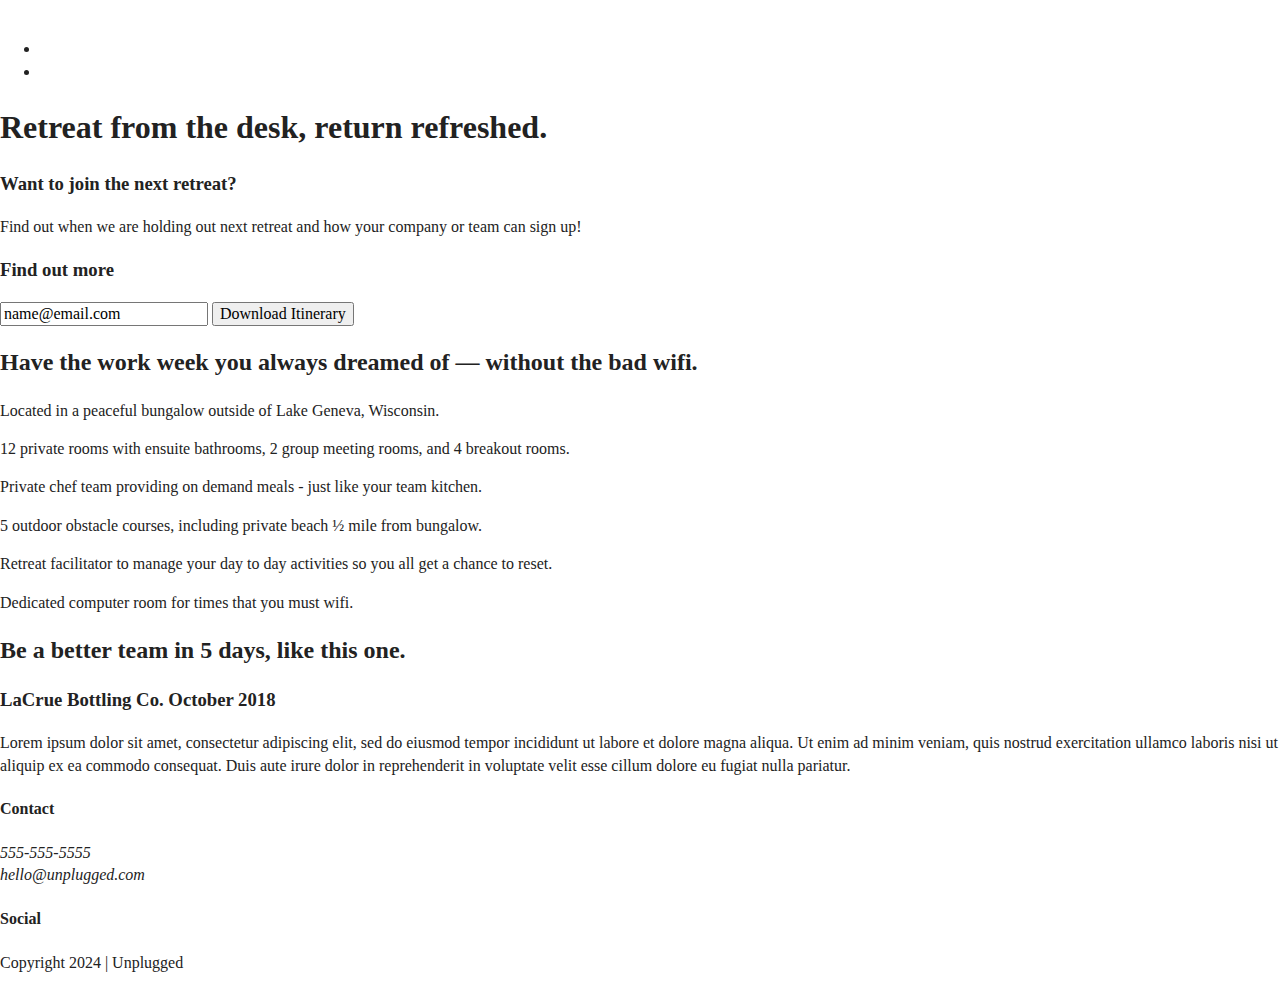
==== index.html @ e08fffea "Add features and reviews" ====
<!doctype html>
<html class="no-js" lang="">

<head>
  <meta charset="utf-8">
  <title></title>
  <meta name="description" content="">
  <meta name="viewport" content="width=device-width, initial-scale=1">

  <meta property="og:title" content="">
  <meta property="og:type" content="">
  <meta property="og:url" content="">
  <meta property="og:image" content="">

  <link rel="manifest" href="site.webmanifest">
  <link rel="apple-touch-icon" href="icon.png">
  <!-- Place favicon.ico in the root directory -->

  <link rel="stylesheet" href="css/normalize.css">
  <link rel="stylesheet" href="css/main.css">

  <meta name="theme-color" content="#fafafa">
</head>

<body>

  <!-- Add your site or application content here -->
  <header>
    <div class="content-wrapper">
      <a href="#">
        <img >
      </a>
      <div class="header-divider"></div>
      <nav>
          <ul>
            <li><a href="faq/index.html"></a></li>
            <li><a href="about/index.html"></a></li>
          </ul>
      </nav>

    </div>
  </header>
  <main>
    <section class="hero-area">
      <div class="content-wrapper">
        <h1>Retreat from the desk, return refreshed.</h1>
      </div>
    </section>
    <aside>
      <div class="content-wrapper">
        <div class="form-description">
          <h3>Want to join the next retreat?</h3>
          <p>Find out when we are holding out next retreat and how your company or team can sign up!</p>
        </div>
        <div class="form">
          <h3>Find out more</h3>
          <input type="text" name="name" value="name@email.com">
          <input type="button" value="Download Itinerary">

        </div>
      </div>
    </aside>
    <section class="features">
      <div class="content-wrapper">
        <h2>Have the work week you always dreamed of — without the bad wifi.</h2>
        <div class="features-items">
          <article>
            <p class="fontawesome-icons"></p>
            <p class="features-item-description">Located in a peaceful bungalow outside of Lake Geneva, Wisconsin.
            </p>
          </article>
          <article>
            <p class="fontawesome-icons"></p>
            <p class="features-item-description">12 private rooms with ensuite bathrooms, 2 group meeting rooms, and 4 breakout rooms.
            </p>
          </article>
          <article>
            <p class="fontawesome-icons"></p>
            <p class="features-item-description">Private chef team providing on demand meals - just like your team kitchen.
            </p>
          </article>
          <article>
            <p class="fontawesome-icons"></p>
            <p class="features-item-description">5 outdoor obstacle courses, including private beach ½ mile from bungalow.
            </p>
          </article>
          <article>
            <p class="fontawesome-icons"></p>
            <p class="features-item-description">Retreat facilitator to manage your day to day activities so you all get a chance to reset.
            </p>
          </article>
          <article>
            <p class="fontawesome-icons"></p>
            <p class="features-item-description">Dedicated computer room for times that you must wifi.
            </p>
          </article>
        </div>
      </div>
    </section>
    <section class="reviews">
      <div class="content-wrapper">
        <h2>Be a better team in 5 days, like this one.</h2>
        <article>
          <h3>LaCrue Bottling Co.
            October 2018</h3>
            <p>Lorem ipsum dolor sit amet, consectetur adipiscing elit, sed do eiusmod tempor incididunt ut labore et dolore magna aliqua. Ut enim ad minim veniam, quis nostrud exercitation ullamco laboris nisi ut aliquip ex ea commodo consequat. Duis aute irure dolor in reprehenderit in voluptate velit esse cillum dolore eu fugiat nulla pariatur.</p>
        </article>
      </div>
    </section>
  </main>
  <footer>
    <div class="content-wrapper">
      <div class="footer-content">
        <div class="contact">
          <h4>Contact</h4>
          <address>
            <p>
              555-555-5555<br>
              hello@unplugged.com
            </p>
          </address>

        </div>
        <div class="social">
          <h4>Social</h4>
          <div class="social-icons">
            <p>
              <a href="#"></a>
              <a href="#"></a>
              <a href="#"></a>
            </p>
          </div>
        </div>
        <div class="copyright">
          <p>Copyright 2024 | Unplugged </p>
        </div>
      </div>

    </div>

  </footer>


  <script src="js/vendor/modernizr-3.11.2.min.js"></script>
  <script src="js/plugins.js"></script>
  <script src="js/main.js"></script>

  <!-- Google Analytics: change UA-XXXXX-Y to be your site's ID. -->
  <script>
    window.ga = function () { ga.q.push(arguments) }; ga.q = []; ga.l = +new Date;
    ga('create', 'UA-XXXXX-Y', 'auto'); ga('set', 'anonymizeIp', true); ga('set', 'transport', 'beacon'); ga('send', 'pageview')
  </script>
  <script src="https://www.google-analytics.com/analytics.js" async></script>
</body>

</html>
---- css/main.css ----
/*! HTML5 Boilerplate v8.0.0 | MIT License | https://html5boilerplate.com/ */

/* main.css 2.1.0 | MIT License | https://github.com/h5bp/main.css#readme */
/*
 * What follows is the result of much research on cross-browser styling.
 * Credit left inline and big thanks to Nicolas Gallagher, Jonathan Neal,
 * Kroc Camen, and the H5BP dev community and team.
 */

/* ==========================================================================
   Base styles: opinionated defaults
   ========================================================================== */

html {
  color: #222;
  font-size: 1em;
  line-height: 1.4;
}

/*
 * Remove text-shadow in selection highlight:
 * https://twitter.com/miketaylr/status/12228805301
 *
 * Vendor-prefixed and regular ::selection selectors cannot be combined:
 * https://stackoverflow.com/a/16982510/7133471
 *
 * Customize the background color to match your design.
 */

::-moz-selection {
  background: #b3d4fc;
  text-shadow: none;
}

::selection {
  background: #b3d4fc;
  text-shadow: none;
}

/*
 * A better looking default horizontal rule
 */

hr {
  display: block;
  height: 1px;
  border: 0;
  border-top: 1px solid #ccc;
  margin: 1em 0;
  padding: 0;
}

/*
 * Remove the gap between audio, canvas, iframes,
 * images, videos and the bottom of their containers:
 * https://github.com/h5bp/html5-boilerplate/issues/440
 */

audio,
canvas,
iframe,
img,
svg,
video {
  vertical-align: middle;
}

/*
 * Remove default fieldset styles.
 */

fieldset {
  border: 0;
  margin: 0;
  padding: 0;
}

/*
 * Allow only vertical resizing of textareas.
 */

textarea {
  resize: vertical;
}

/* ==========================================================================
   Author's custom styles
   ========================================================================== */

/* ==========================================================================
   Helper classes
   ========================================================================== */

/*
 * Hide visually and from screen readers
 */

.hidden,
[hidden] {
  display: none !important;
}

/*
 * Hide only visually, but have it available for screen readers:
 * https://snook.ca/archives/html_and_css/hiding-content-for-accessibility
 *
 * 1. For long content, line feeds are not interpreted as spaces and small width
 *    causes content to wrap 1 word per line:
 *    https://medium.com/@jessebeach/beware-smushed-off-screen-accessible-text-5952a4c2cbfe
 */

.sr-only {
  border: 0;
  clip: rect(0, 0, 0, 0);
  height: 1px;
  margin: -1px;
  overflow: hidden;
  padding: 0;
  position: absolute;
  white-space: nowrap;
  width: 1px;
  /* 1 */
}

/*
 * Extends the .sr-only class to allow the element
 * to be focusable when navigated to via the keyboard:
 * https://www.drupal.org/node/897638
 */

.sr-only.focusable:active,
.sr-only.focusable:focus {
  clip: auto;
  height: auto;
  margin: 0;
  overflow: visible;
  position: static;
  white-space: inherit;
  width: auto;
}

/*
 * Hide visually and from screen readers, but maintain layout
 */

.invisible {
  visibility: hidden;
}

/*
 * Clearfix: contain floats
 *
 * For modern browsers
 * 1. The space content is one way to avoid an Opera bug when the
 *    `contenteditable` attribute is included anywhere else in the document.
 *    Otherwise it causes space to appear at the top and bottom of elements
 *    that receive the `clearfix` class.
 * 2. The use of `table` rather than `block` is only necessary if using
 *    `:before` to contain the top-margins of child elements.
 */

.clearfix::before,
.clearfix::after {
  content: " ";
  display: table;
}

.clearfix::after {
  clear: both;
}

/* ==========================================================================
   EXAMPLE Media Queries for Responsive Design.
   These examples override the primary ('mobile first') styles.
   Modify as content requires.
   ========================================================================== */

@media only screen and (min-width: 35em) {
  /* Style adjustments for viewports that meet the condition */
}

@media print,
  (-webkit-min-device-pixel-ratio: 1.25),
  (min-resolution: 1.25dppx),
  (min-resolution: 120dpi) {
  /* Style adjustments for high resolution devices */
}

/* ==========================================================================
   Print styles.
   Inlined to avoid the additional HTTP request:
   https://www.phpied.com/delay-loading-your-print-css/
   ========================================================================== */

@media print {
  *,
  *::before,
  *::after {
    background: #fff !important;
    color: #000 !important;
    /* Black prints faster */
    box-shadow: none !important;
    text-shadow: none !important;
  }

  a,
  a:visited {
    text-decoration: underline;
  }

  a[href]::after {
    content: " (" attr(href) ")";
  }

  abbr[title]::after {
    content: " (" attr(title) ")";
  }

  /*
   * Don't show links that are fragment identifiers,
   * or use the `javascript:` pseudo protocol
   */
  a[href^="#"]::after,
  a[href^="javascript:"]::after {
    content: "";
  }

  pre {
    white-space: pre-wrap !important;
  }

  pre,
  blockquote {
    border: 1px solid #999;
    page-break-inside: avoid;
  }

  /*
   * Printing Tables:
   * https://web.archive.org/web/20180815150934/http://css-discuss.incutio.com/wiki/Printing_Tables
   */
  thead {
    display: table-header-group;
  }

  tr,
  img {
    page-break-inside: avoid;
  }

  p,
  h2,
  h3 {
    orphans: 3;
    widows: 3;
  }

  h2,
  h3 {
    page-break-after: avoid;
  }
}
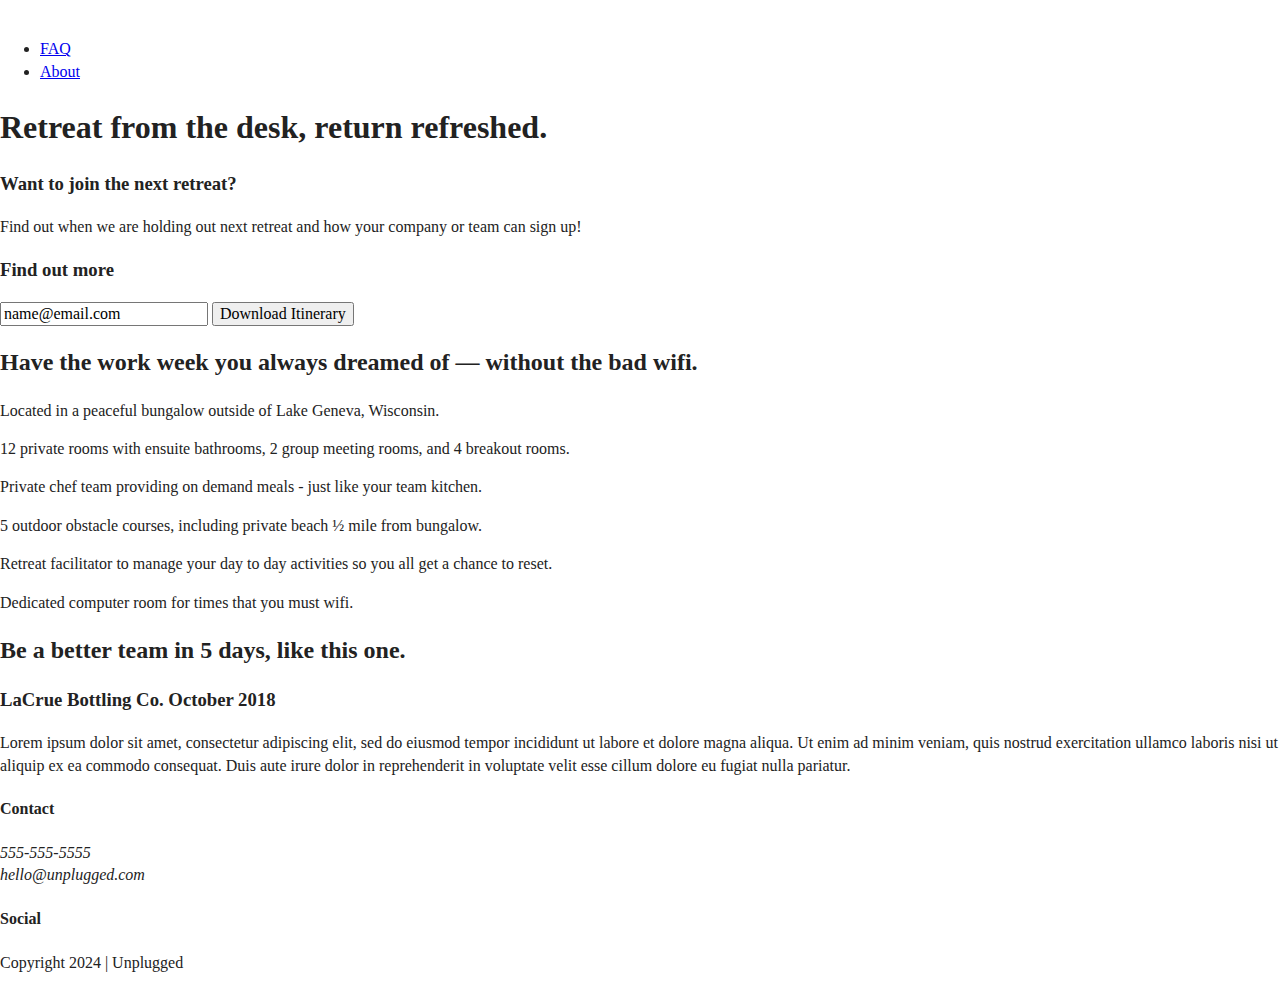
==== commit b5f8f926: "Added about content" ====
--- a/index.html
+++ b/index.html
@@ -3,7 +3,7 @@
 
 <head>
   <meta charset="utf-8">
-  <title></title>
+  <title>Unplugged</title>
   <meta name="description" content="">
   <meta name="viewport" content="width=device-width, initial-scale=1">
 
@@ -33,8 +33,8 @@
       <div class="header-divider"></div>
       <nav>
           <ul>
-            <li><a href="faq/index.html"></a></li>
-            <li><a href="about/index.html"></a></li>
+            <li><a href="faq/index.html">FAQ</a></li>
+            <li><a href="about/index.html">About</a></li>
           </ul>
       </nav>
 
@@ -108,6 +108,7 @@
       </div>
     </section>
   </main>
+  
   <footer>
     <div class="content-wrapper">
       <div class="footer-content">
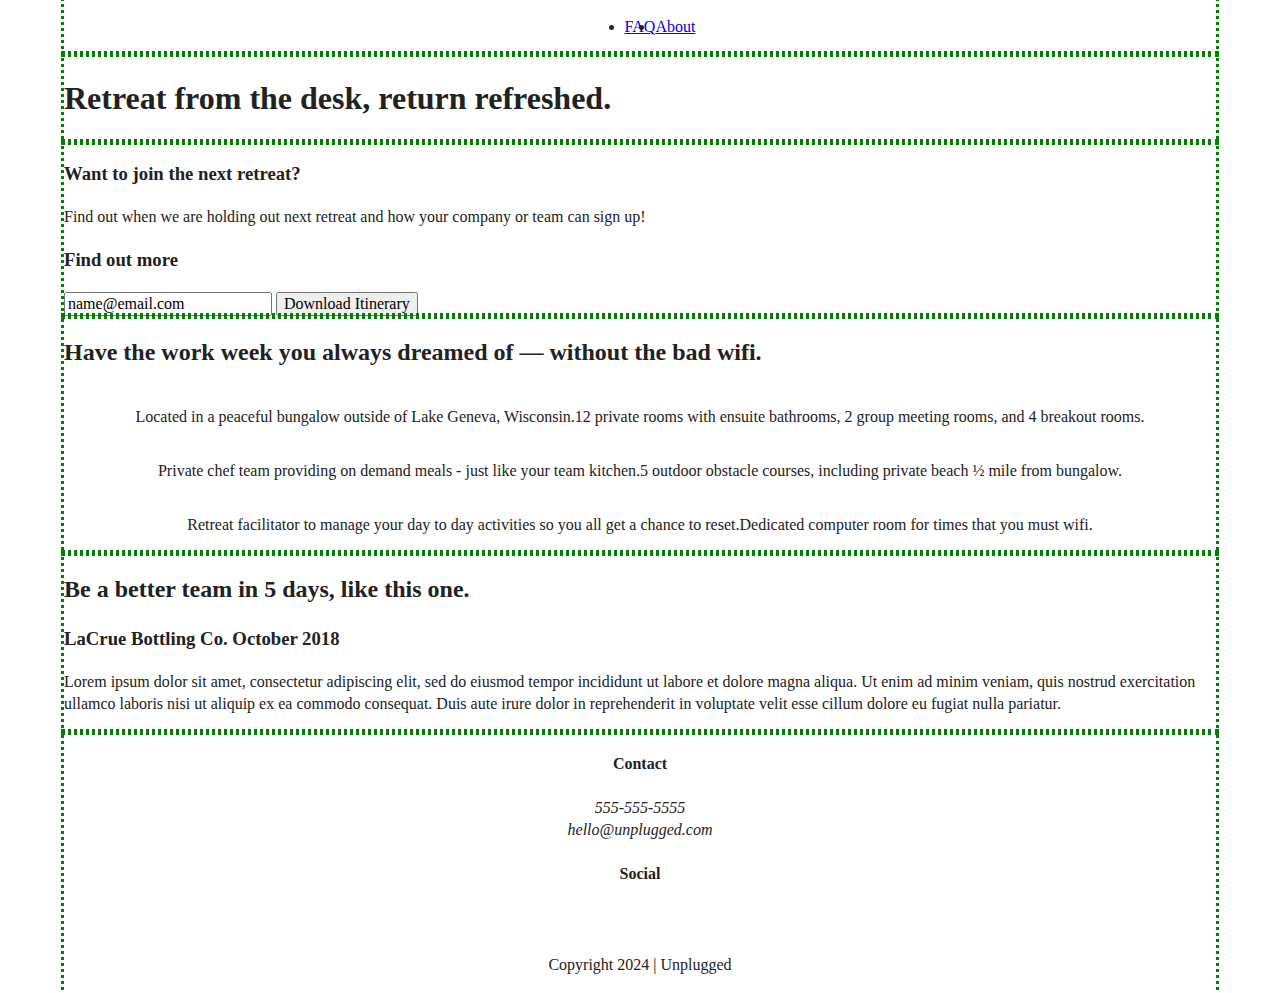
==== commit 863bb03c: "Updated CSS for Unplugged" ====
--- a/index.html
+++ b/index.html
@@ -3,7 +3,7 @@
 
 <head>
   <meta charset="utf-8">
-  <title>Unplugged</title>
+  <title>Unplugge Retreat</title>
   <meta name="description" content="">
   <meta name="viewport" content="width=device-width, initial-scale=1">
 
@@ -108,7 +108,6 @@
       </div>
     </section>
   </main>
-  
   <footer>
     <div class="content-wrapper">
       <div class="footer-content">
--- a/css/main.css
+++ b/css/main.css
@@ -86,6 +86,128 @@
 /* ==========================================================================
    Author's custom styles
    ========================================================================== */
+  .content-wrapper {
+    outline: 3px dotted green;
+    width: 90%;
+  }
+   /* ---------------- Base Header & Footer Styles ------------- */ 
+   header {
+    display: flex;
+    justify-content: center;
+  }
+
+  header .content-wrapper {
+    display: flex;
+    justify-content: center;
+    align-items: center;
+    flex-flow: row wrap;
+  }
+
+  header nav ul {
+    display: flex;
+    justify-content: space-around;
+  }
+
+  footer {
+    display: flex;
+    flex-direction: column;
+    align-items: center;
+    text-align: center;
+  }
+
+  footer .social-icons {
+    display: flex;
+    justify-content: space-around;
+    align-items: center;
+  }
+
+  footer .social-icons p {
+    display: flex;
+    justify-content: center;
+    align-items: center;
+  }
+
+  /* ---------------------- Mobile Styles - Homepage -------------- */
+
+  /* Hero Area */ 
+
+  .hero-area {
+    display: flex;
+    justify-content: center;
+  }
+
+  /* Aside */ 
+
+  aside {
+    display: flex;
+    justify-content: center;
+  }
+
+  /* Features */
+
+  .features {
+    display: flex;
+    justify-content: center;
+  }
+
+  .features .features-items {
+    display: flex;
+    justify-content: center;
+    align-items: flex-start;
+    flex-flow: row wrap;
+  }
+
+  /* Reviews */ 
+
+  .reviews {
+    display: flex;
+    justify-content: center;
+  }
+
+
+/* -------------------- About Page --------------- */
+
+.mission {
+  display: flex;
+    justify-content: center;
+}
+
+.content-section {
+  display: flex;
+  justify-content: center;
+}
+
+/* ------------------ FAQ Page --------------- */
+
+.faq {
+  display: flex;
+  justify-content: center;
+}
+
+.faq .content-wrapper {
+  display: flex;
+  justify-content: center;
+  align-items: flex-start;
+  flex-flow: row wrap;
+}
+
+
+
+
+
+
+
+
+
+
+
+
+
+
+
+
+
+
 
 /* ==========================================================================
    Helper classes
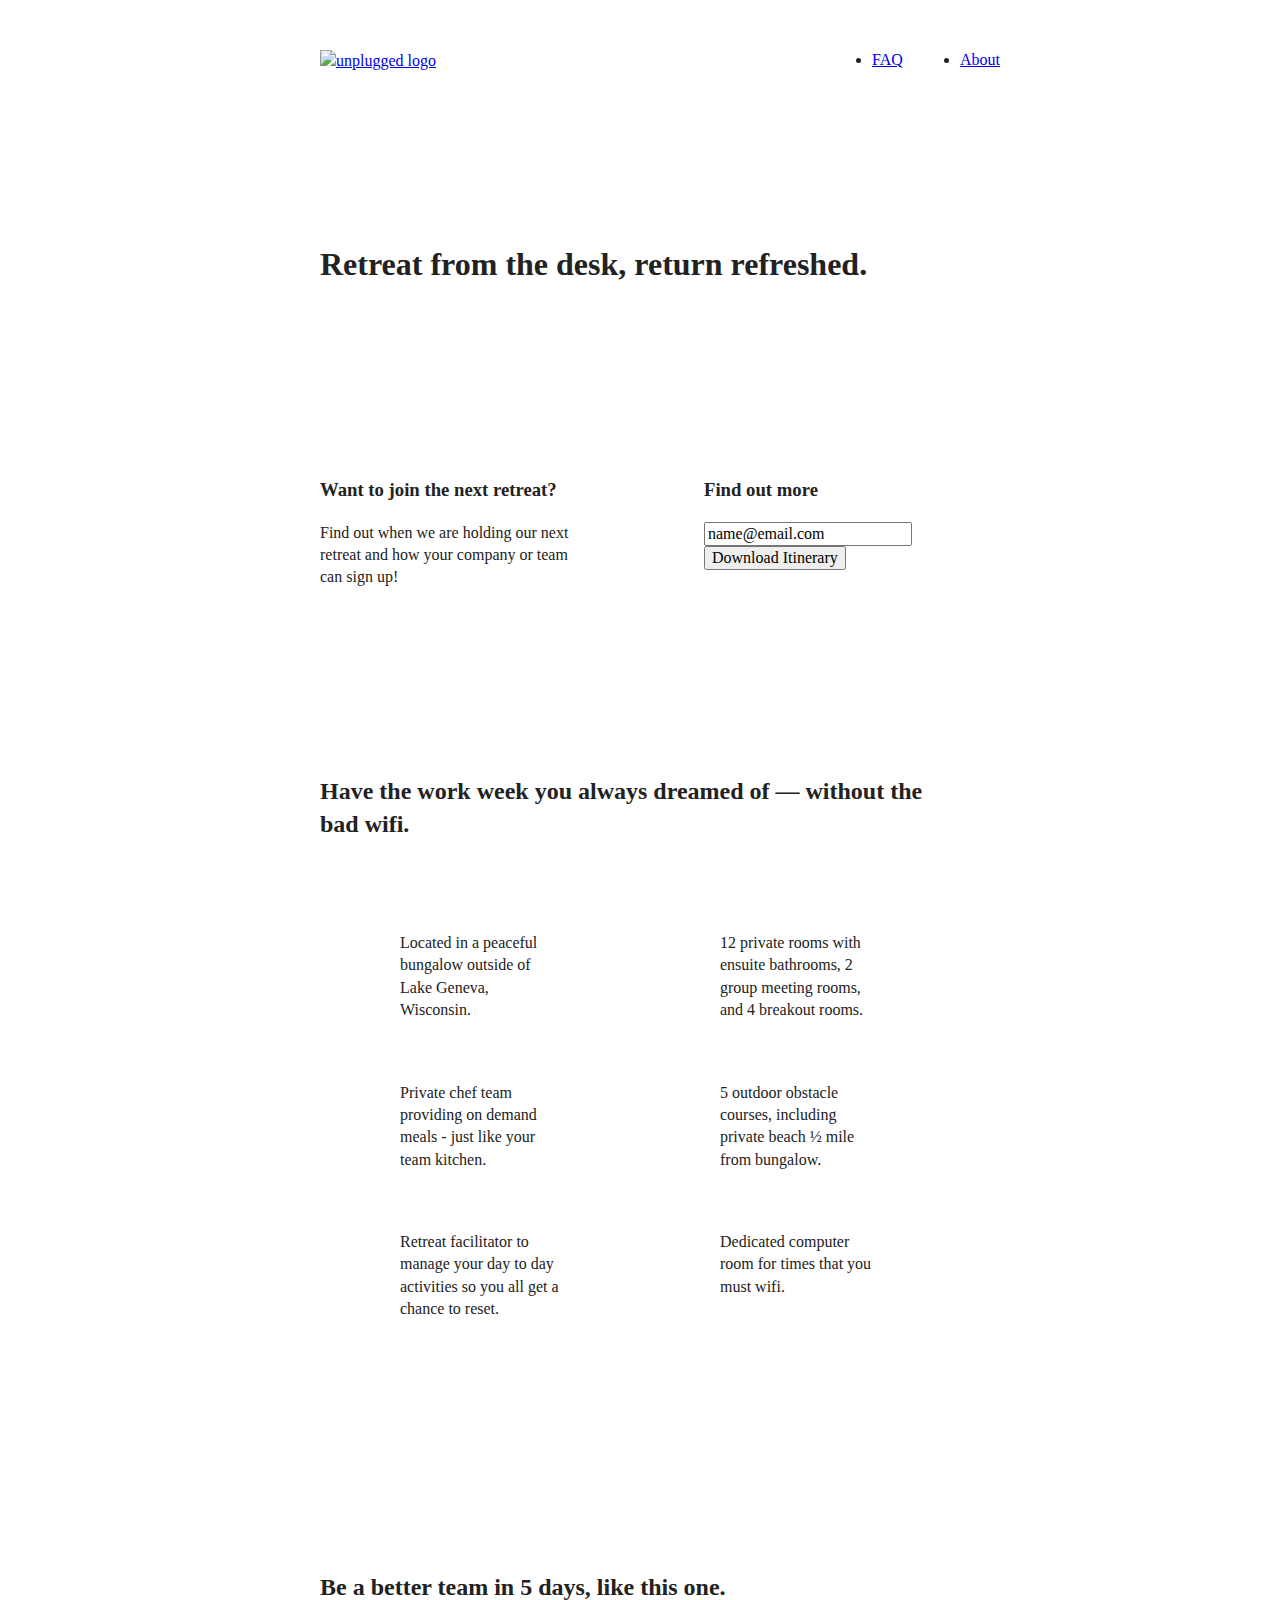
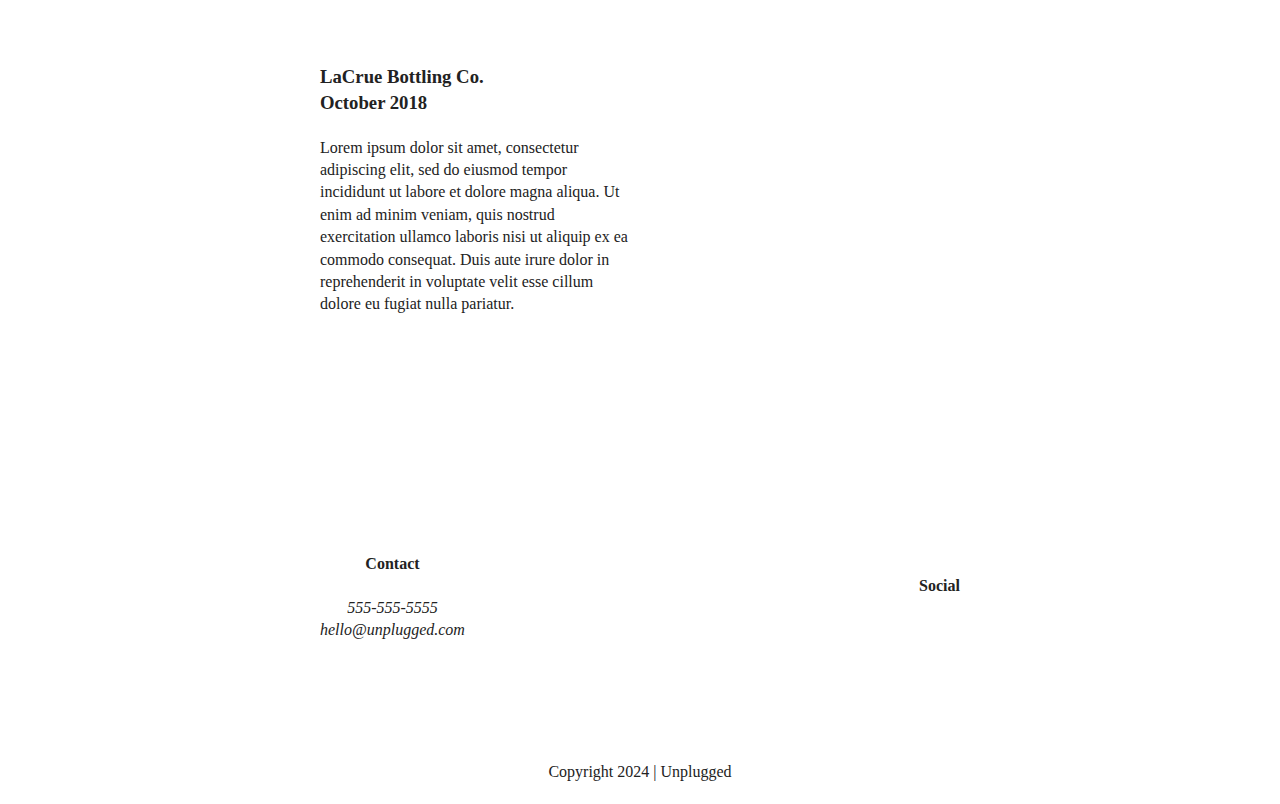
==== commit 17d69fc1: "Tablet styles" ====
--- a/index.html
+++ b/index.html
@@ -28,86 +28,113 @@
   <header>
     <div class="content-wrapper">
       <a href="#">
-        <img >
+        <img src="" alt="unplugged logo">
       </a>
       <div class="header-divider"></div>
       <nav>
-          <ul>
-            <li><a href="faq/index.html">FAQ</a></li>
-            <li><a href="about/index.html">About</a></li>
-          </ul>
+        <ul>
+          <li><a href="faq/index.html">FAQ</a></li>
+          <li><a href="about/index.html">About</a></li>
+        </ul>
       </nav>
-
     </div>
   </header>
+
   <main>
+
     <section class="hero-area">
       <div class="content-wrapper">
         <h1>Retreat from the desk, return refreshed.</h1>
       </div>
     </section>
+
     <aside>
       <div class="content-wrapper">
         <div class="form-description">
           <h3>Want to join the next retreat?</h3>
-          <p>Find out when we are holding out next retreat and how your company or team can sign up!</p>
+          <p>
+            Find out when we are holding our next retreat and how your company or team can sign up!
+          </p>
         </div>
         <div class="form">
           <h3>Find out more</h3>
           <input type="text" name="name" value="name@email.com">
           <input type="button" value="Download Itinerary">
-
         </div>
       </div>
+      <!-- aside content wrapper ends -->
     </aside>
+
     <section class="features">
       <div class="content-wrapper">
         <h2>Have the work week you always dreamed of — without the bad wifi.</h2>
         <div class="features-items">
           <article>
-            <p class="fontawesome-icons"></p>
-            <p class="features-item-description">Located in a peaceful bungalow outside of Lake Geneva, Wisconsin.
+            <p class="fontawesome-icon">
+            </p>
+            <p class="features-item-description">
+              Located in a peaceful bungalow outside of Lake Geneva, Wisconsin.
             </p>
           </article>
           <article>
-            <p class="fontawesome-icons"></p>
-            <p class="features-item-description">12 private rooms with ensuite bathrooms, 2 group meeting rooms, and 4 breakout rooms.
+            <p class="fontawesome-icon">
+            </p>
+            <p class="features-item-description">
+              12 private rooms with ensuite bathrooms, 2 group meeting rooms, and 4 breakout rooms.
             </p>
           </article>
           <article>
-            <p class="fontawesome-icons"></p>
-            <p class="features-item-description">Private chef team providing on demand meals - just like your team kitchen.
+            <p class="fontawesome-icon">
+            </p>
+            <p class="features-item-description">
+              Private chef team providing on demand meals - just like your team kitchen.
             </p>
           </article>
           <article>
-            <p class="fontawesome-icons"></p>
-            <p class="features-item-description">5 outdoor obstacle courses, including private beach ½ mile from bungalow.
+            <p class="fontawesome-icon">
+            </p>
+            <p class="features-item-description">
+              5 outdoor obstacle courses, including private beach ½ mile from bungalow.
             </p>
           </article>
           <article>
-            <p class="fontawesome-icons"></p>
-            <p class="features-item-description">Retreat facilitator to manage your day to day activities so you all get a chance to reset.
+            <p class="fontawesome-icon">
+            </p>
+            <p class="features-item-description">
+              Retreat facilitator to manage your day to day activities so you all get a chance to reset.
             </p>
           </article>
           <article>
-            <p class="fontawesome-icons"></p>
-            <p class="features-item-description">Dedicated computer room for times that you must wifi.
+            <p class="fontawesome-icon">
+            </p>
+            <p class="features-item-description">
+              Dedicated computer room for times that you must wifi.
             </p>
           </article>
         </div>
       </div>
     </section>
+
     <section class="reviews">
       <div class="content-wrapper">
         <h2>Be a better team in 5 days, like this one.</h2>
         <article>
-          <h3>LaCrue Bottling Co.
-            October 2018</h3>
-            <p>Lorem ipsum dolor sit amet, consectetur adipiscing elit, sed do eiusmod tempor incididunt ut labore et dolore magna aliqua. Ut enim ad minim veniam, quis nostrud exercitation ullamco laboris nisi ut aliquip ex ea commodo consequat. Duis aute irure dolor in reprehenderit in voluptate velit esse cillum dolore eu fugiat nulla pariatur.</p>
+          <div>
+            <h3>LaCrue Bottling Co. October 2018</h3>
+            <p>
+              Lorem ipsum dolor sit amet, consectetur adipiscing elit, sed do eiusmod tempor incididunt ut labore et
+              dolore magna aliqua. Ut enim ad minim veniam, quis nostrud exercitation ullamco laboris nisi ut aliquip ex
+              ea commodo consequat. Duis aute irure dolor
+              in reprehenderit in voluptate velit esse cillum dolore eu fugiat nulla pariatur.
+            </p>
+          </div>
         </article>
       </div>
     </section>
+
   </main>
+  <!-- main wrapper -->
+
   <footer>
     <div class="content-wrapper">
       <div class="footer-content">
@@ -119,31 +146,34 @@
               hello@unplugged.com
             </p>
           </address>
-
         </div>
         <div class="social">
           <h4>Social</h4>
           <div class="social-icons">
             <p>
-              <a href="#"></a>
-              <a href="#"></a>
-              <a href="#"></a>
+              <a href="https://www.facebook.com/" target="_blank"></a>
+            </p>
+            <p>
+              <a href="https://twitter.com/" target="_blank"></a>
+            </p>
+            <p>
+              <a href="https://www.instagram.com/" target="_blank"></a>
             </p>
           </div>
         </div>
-        <div class="copyright">
-          <p>Copyright 2024 | Unplugged </p>
-        </div>
       </div>
-
+      <!-- footer content ends -->
     </div>
-
+    <!--footer content-wrapper ends-->
+    <div class="copyright">
+      <p>Copyright 2024 | Unplugged</p>
+    </div>
   </footer>
 
 
-  <script src="js/vendor/modernizr-3.11.2.min.js"></script>
-  <script src="js/plugins.js"></script>
-  <script src="js/main.js"></script>
+  <script src="../js/vendor/modernizr-3.11.2.min.js"></script>
+  <script src="../js/plugins.js"></script>
+  <script src="../js/main.js"></script>
 
   <!-- Google Analytics: change UA-XXXXX-Y to be your site's ID. -->
   <script>
--- a/css/main.css
+++ b/css/main.css
@@ -87,13 +87,15 @@
    Author's custom styles
    ========================================================================== */
   .content-wrapper {
-    outline: 3px dotted green;
+    /* outline: 3px dotted green; */ 
     width: 90%;
+    margin: 50px 0;
   }
    /* ---------------- Base Header & Footer Styles ------------- */ 
    header {
     display: flex;
     justify-content: center;
+    padding: 15px 0;
   }
 
   header .content-wrapper {
@@ -101,11 +103,23 @@
     justify-content: center;
     align-items: center;
     flex-flow: row wrap;
+    margin: 0;
+  }
+
+  .header-divider {
+    width: 100%;
+    height: 1px;
+    margin: 10px 0 20px 0;
+  }
+
+  header nav {
+    width: 60%;
   }
 
   header nav ul {
     display: flex;
     justify-content: space-around;
+    width: 100%;
   }
 
   footer {
@@ -115,6 +129,18 @@
     text-align: center;
   }
 
+  footer p {
+    margin: 0;
+  }
+
+  footer .content-wrapper {
+    width: 55%;
+  }
+
+  footer .contact {
+    margin-bottom: 50px;
+  }
+
   footer .social-icons {
     display: flex;
     justify-content: space-around;
@@ -127,6 +153,10 @@
     align-items: center;
   }
 
+  footer .copyright {
+    margin: 20px 0;
+  }
+
   /* ---------------------- Mobile Styles - Homepage -------------- */
 
   /* Hero Area */ 
@@ -148,6 +178,15 @@
   .features {
     display: flex;
     justify-content: center;
+  }
+
+  .features h2 {
+    margin-bottom: 60px;
+  }
+
+  .features article {
+    width: 63%;
+    margin: 30px 0;
   }
 
   .features .features-items {
@@ -157,6 +196,10 @@
     flex-flow: row wrap;
   }
 
+  .features p {
+    margin: 0;
+  }
+
   /* Reviews */ 
 
   .reviews {
@@ -164,6 +207,14 @@
     justify-content: center;
   }
 
+  .reviews h2 {
+    margin-bottom: 40px;
+  }
+
+  .reviews h3 {
+    width: 55%;
+    margin: 20px 0;
+  }
 
 /* -------------------- About Page --------------- */
 
@@ -172,9 +223,13 @@
     justify-content: center;
 }
 
-.content-section {
+.contant-section {
   display: flex;
   justify-content: center;
+}
+
+.contact-content p {
+  margin: 0;
 }
 
 /* ------------------ FAQ Page --------------- */
@@ -189,25 +244,16 @@
   justify-content: center;
   align-items: flex-start;
   flex-flow: row wrap;
-}
-
-
-
-
-
-
-
-
-
-
-
-
-
-
-
-
-
-
+  margin: 50px 0 0 0;
+}
+
+.faq h2 {
+  margin-bottom: 40px;
+}
+
+.faq-content {
+  margin-bottom: 50px;
+}
 
 /* ==========================================================================
    Helper classes
@@ -297,16 +343,135 @@
    Modify as content requires.
    ========================================================================== */
 
-@media only screen and (min-width: 35em) {
-  /* Style adjustments for viewports that meet the condition */
-}
-
-@media print,
-  (-webkit-min-device-pixel-ratio: 1.25),
-  (min-resolution: 1.25dppx),
-  (min-resolution: 120dpi) {
-  /* Style adjustments for high resolution devices */
-}
+   @media only screen and (min-width:768px) {
+    /*Tablet styles here*/
+  
+    /* General styles */
+    .content-wrapper {
+      max-width: 640px;
+      margin: 100px 0;
+    }
+  
+    /* Header */
+    header {
+      padding: 33px 0;
+    }
+  
+    header .content-wrapper {
+      width: 100%;
+      justify-content: space-between;
+    }
+  
+    header nav {
+      width: 20%;
+    }
+  
+    header nav ul {
+      justify-content: space-between;
+    }
+  
+    .header-divider {
+      display: none;
+    }
+  
+    /* Hero Area */
+  
+    /* Aside */
+    aside .content-wrapper {
+      margin: 50px 0;
+      display: flex;
+      justify-content: space-between;
+      align-content: flex-start;
+    }
+  
+    aside .content-wrapper .form-description,
+    aside .content-wrapper .form {
+      width: 40%;
+      margin: 0;
+    }
+  
+    /* Features */
+    .features article {
+      display: flex;
+      align-items: center;
+      flex-flow: column wrap;
+      flex-basis: 50%;
+    }
+  
+    .features .features-item-description {
+      width: 50%;
+    }
+  
+    /* Reviews */
+    .reviews article {
+      display: flex;
+      justify-content: space-between;
+    }
+  
+    .reviews article div {
+      width: 49%;
+    }
+  
+    /* Footer */
+    footer .content-wrapper {
+      width: 65%;
+    }
+  
+    .footer-content {
+      display: flex;
+      justify-content: space-between;
+      align-items: center;
+    }
+  
+    footer .contact {
+      margin-bottom: 0;
+    }
+  
+    footer .copyright {
+      width: 100%;
+    }
+  
+    /* ==========================================================================
+       About Page
+       ========================================================================== */
+  
+    .mission-content {
+      display: flex;
+      justify-content: space-between;
+      align-items: flex-start;
+      padding-top: 20px;
+    }
+  
+    .mission-content p {
+      width: 45%;
+    }
+  
+    .contact-section .content-wrapper h2 {
+      width: 80%;
+    }
+  
+    .contact-content {
+      display: flex;
+      justify-content: space-between;
+      align-items: flex-start;
+    }
+  
+/* FAQ Page */
+    .faq .content-wrapper {
+      justify-content: space-between;
+    }
+
+    .faq-content {
+      flex-basis: 45%;
+    }
+
+    .faq h2 {
+      width: 100%;
+    }
+  }
+/* @media only screen and (min-width: 1200px) */
+  /* Desktop styles here */
+
 
 /* ==========================================================================
    Print styles.
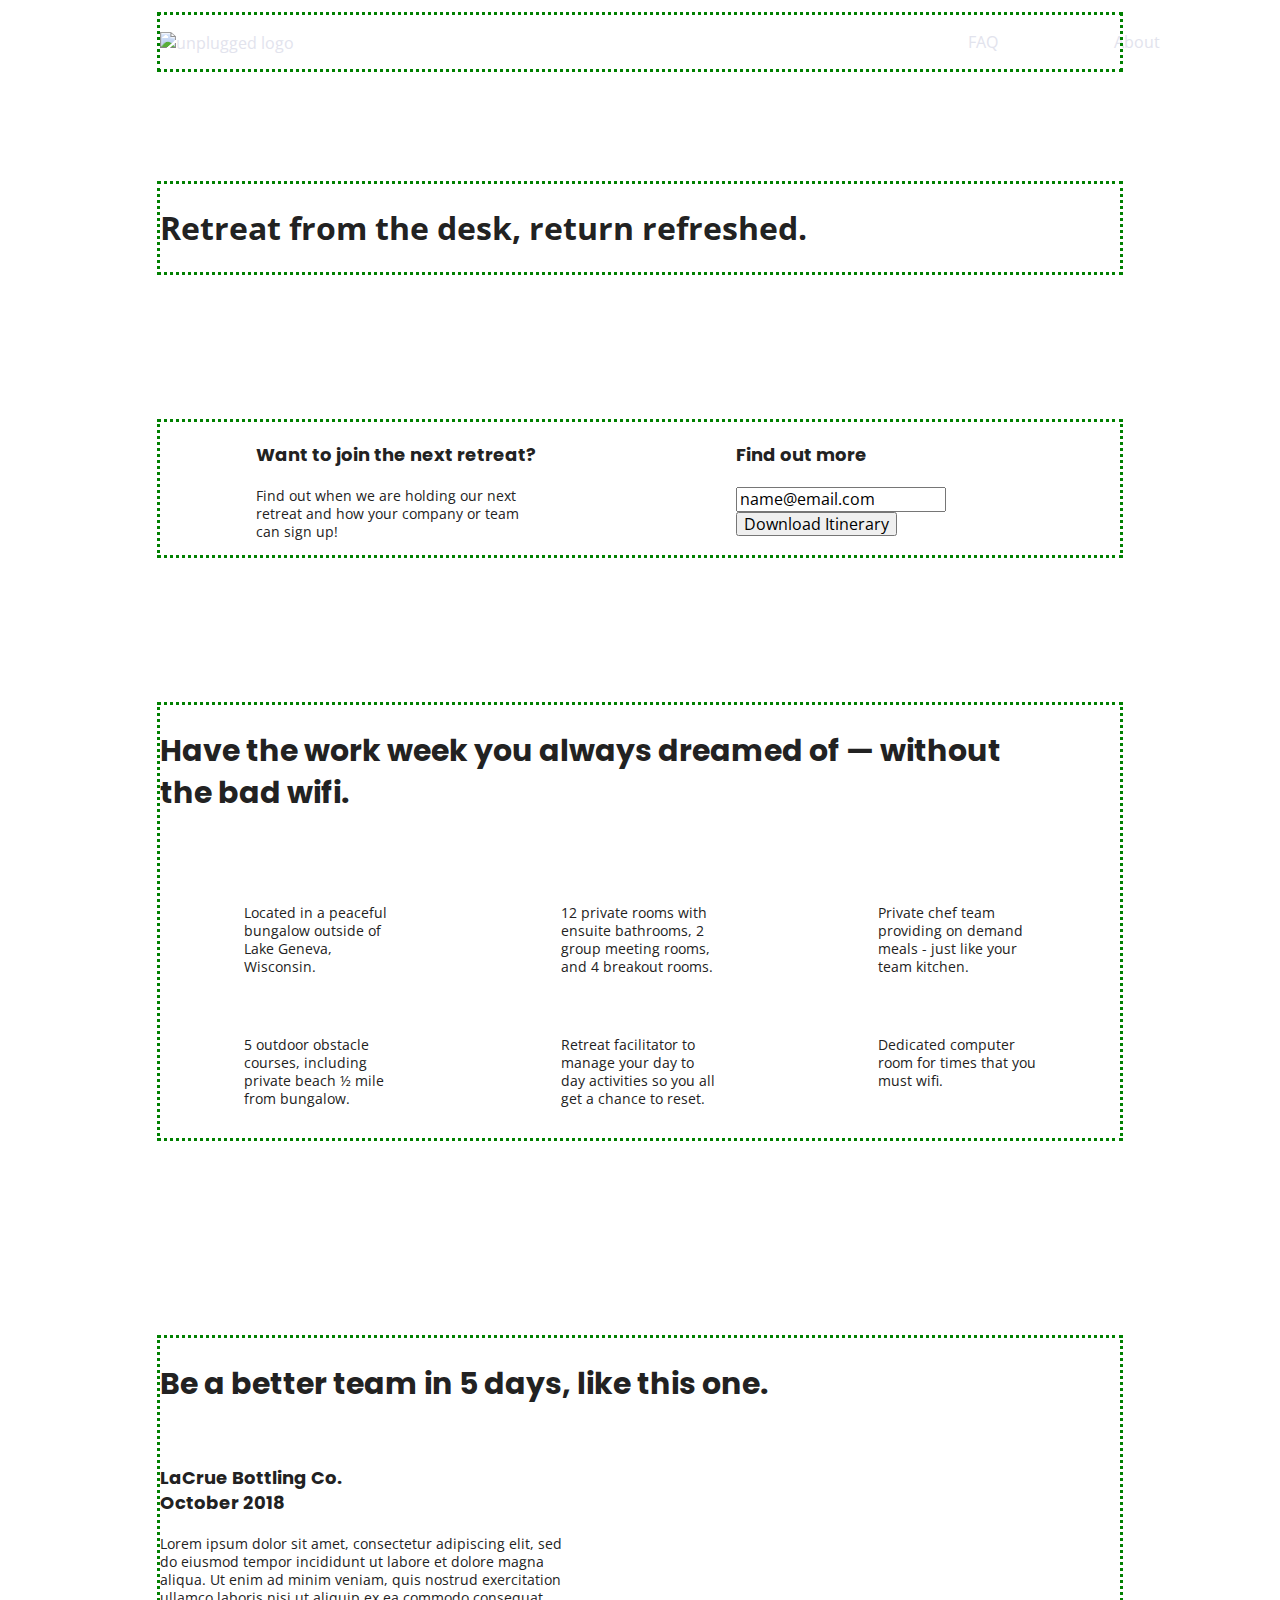
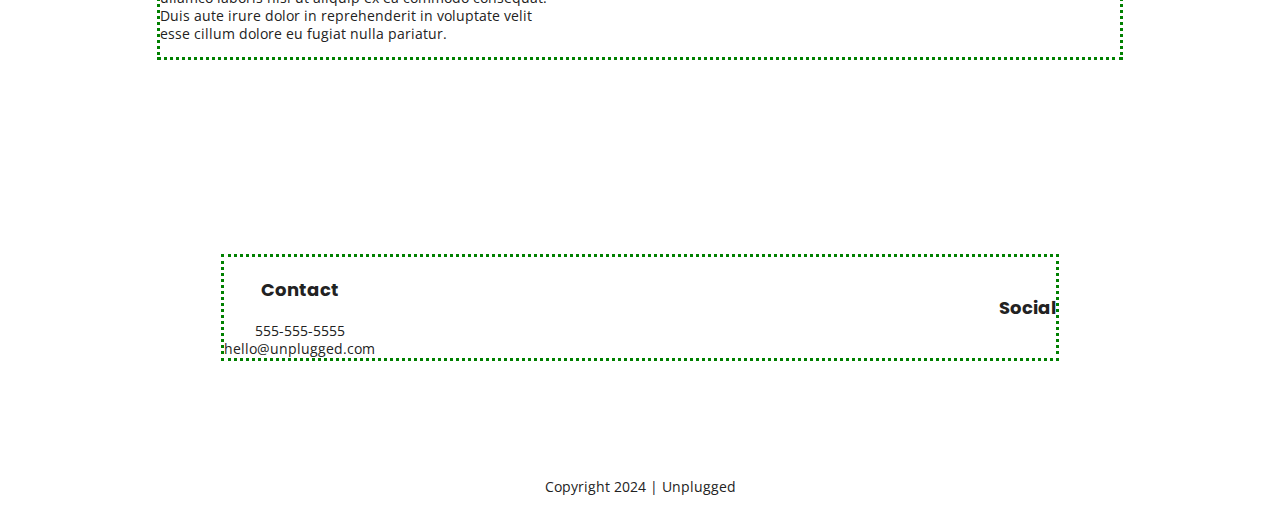
==== commit 90fe83ef: "Implementing text styles" ====
--- a/index.html
+++ b/index.html
@@ -1,9 +1,9 @@
 <!doctype html>
-<html class="no-js" lang="">
+<html class="no-js" lang="en">
 
 <head>
   <meta charset="utf-8">
-  <title>Unplugge Retreat</title>
+  <title>Unplugged Retreat</title>
   <meta name="description" content="">
   <meta name="viewport" content="width=device-width, initial-scale=1">
 
@@ -15,7 +15,8 @@
   <link rel="manifest" href="site.webmanifest">
   <link rel="apple-touch-icon" href="icon.png">
   <!-- Place favicon.ico in the root directory -->
-
+  <!-- Place Fonts Here -->
+  <link href="https://fonts.googleapis.com/css?family=Open+Sans:400,700|Poppins:500,700" rel="stylesheet">
   <link rel="stylesheet" href="css/normalize.css">
   <link rel="stylesheet" href="css/main.css">
 
@@ -171,9 +172,9 @@
   </footer>
 
 
-  <script src="../js/vendor/modernizr-3.11.2.min.js"></script>
-  <script src="../js/plugins.js"></script>
-  <script src="../js/main.js"></script>
+  <script src="js/vendor/modernizr-3.11.2.min.js"></script>
+  <script src="js/plugins.js"></script>
+  <script src="js/main.js"></script>
 
   <!-- Google Analytics: change UA-XXXXX-Y to be your site's ID. -->
   <script>
--- a/css/main.css
+++ b/css/main.css
@@ -86,8 +86,61 @@
 /* ==========================================================================
    Author's custom styles
    ========================================================================== */
+  
+   /* General Styles */
+  /* html font size is 16px */ 
+  html {
+    font-size: 1rem;
+  }
+
+  body {
+    font-family: 'Open Sans', sans-serif;
+    font-size: 1em;
+    text-align: left;
+  }
+
+  ul,
+  ol {
+    list-style-type: none;
+  }
+
+  a {
+    color: #e2e3ed;
+    text-decoration: none; 
+  }
+
+  h2 {
+    font-family: 'Poppins', sans-serif;
+    font-size: 1.875em;
+  }
+
+  h3,
+  h4 {
+    font-family: 'Poppins', sans-serif;
+    font-size: 1.125em;
+    margin: 20px 0;
+  }
+
+  p {
+    /* line-height is divided by the font-size so that it scales proportionately with the font size and it is always unitless */
+    line-height: 1.285;
+    font-size: .875em;
+  }
+
+  img {
+
+  }
+
+  figure {
+
+  }
+
+  address {
+    font-style: normal;
+  }
+
   .content-wrapper {
-    /* outline: 3px dotted green; */ 
+    outline: 3px dotted green; 
     width: 90%;
     margin: 50px 0;
   }
@@ -223,7 +276,7 @@
     justify-content: center;
 }
 
-.contant-section {
+.contact-section {
   display: flex;
   justify-content: center;
 }
@@ -469,8 +522,62 @@
       width: 100%;
     }
   }
-/* @media only screen and (min-width: 1200px) */
+
+@media only screen and (min-width: 1200px){
   /* Desktop styles here */
+
+  /* General styles */
+  .content-wrapper {
+    max-width: 960px;
+  }
+
+  /* Header */
+  header {
+    padding: 15px 0;
+  }
+
+  /* Hero */
+  .hero-area h1 {
+    width: 80%;
+  }
+
+  /* Aside */
+  aside .content-wrapper {
+    justify-content: space-around;
+  }
+
+  aside .content-wrapper .form-description,
+  aside .content-wrapper .form {
+    width: 30%;
+  }
+ 
+  /* Features */
+  .features h2 {
+    width: 90%;
+  }
+
+  .features article {
+    flex-basis: 33%;
+  }
+
+  /* Reviews */
+  .reviews article div {
+    width: 42%;
+  }
+
+  /* About Page */ 
+  .mission h2,
+  .contact-section .content-wrapper {
+    width: 95%;
+  }
+
+  /* FAQ Page */
+  .faq h2 {
+    width: 100%;
+  }
+
+}
+  
 
 
 /* ==========================================================================
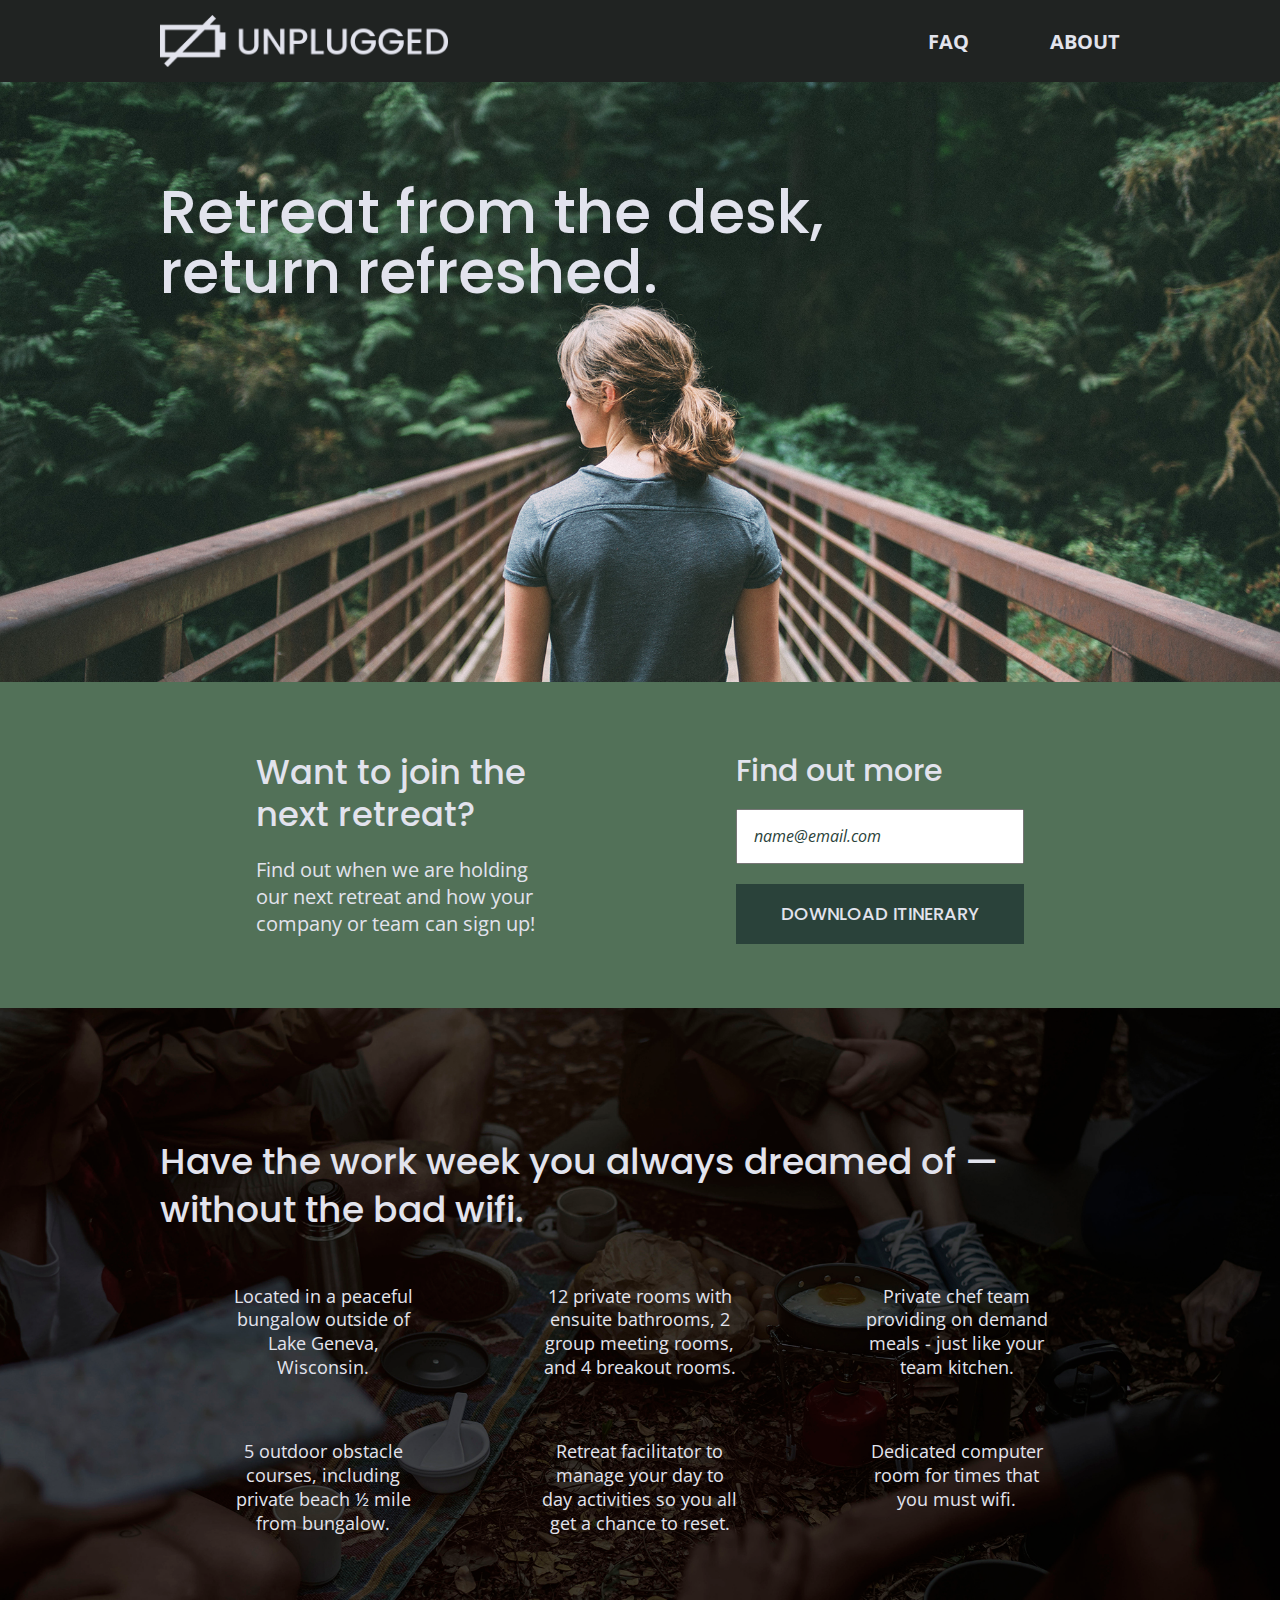
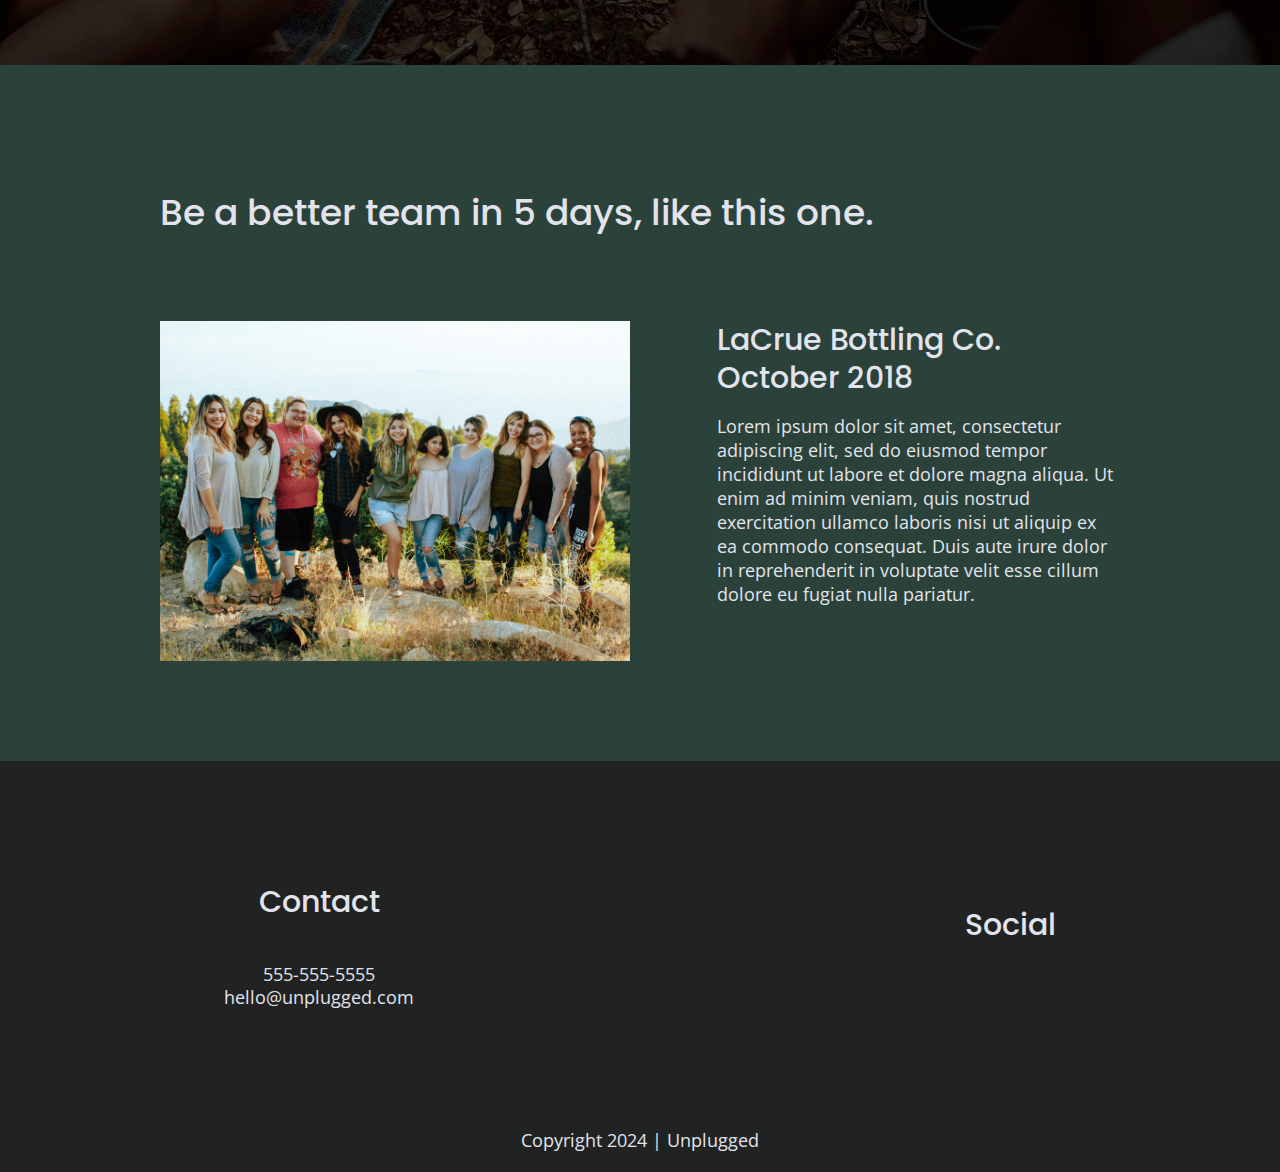
==== commit fb7ecd8a: "Add images" ====
--- a/index.html
+++ b/index.html
@@ -28,9 +28,11 @@
   <!-- Add your site or application content here -->
   <header>
     <div class="content-wrapper">
-      <a href="#">
-        <img src="" alt="unplugged logo">
-      </a>
+      <figure>
+        <a href="#">
+          <img src="img/unpluggedlogo.png" alt="unplugged logo">
+        </a>
+      </figure>
       <div class="header-divider"></div>
       <nav>
         <ul>
@@ -120,6 +122,9 @@
       <div class="content-wrapper">
         <h2>Be a better team in 5 days, like this one.</h2>
         <article>
+          <figure>
+            <img src="img/unplugged-retreat-lacrue.jpg" alt="Group of people at an outdoor retreat">
+          </figure>
           <div>
             <h3>LaCrue Bottling Co. October 2018</h3>
             <p>
--- a/css/main.css
+++ b/css/main.css
@@ -86,199 +86,263 @@
 /* ==========================================================================
    Author's custom styles
    ========================================================================== */
-  
-   /* General Styles */
-  /* html font size is 16px */ 
-  html {
-    font-size: 1rem;
-  }
-
-  body {
-    font-family: 'Open Sans', sans-serif;
-    font-size: 1em;
-    text-align: left;
-  }
-
-  ul,
-  ol {
-    list-style-type: none;
-  }
-
-  a {
-    color: #e2e3ed;
-    text-decoration: none; 
-  }
-
-  h2 {
-    font-family: 'Poppins', sans-serif;
-    font-size: 1.875em;
-  }
-
-  h3,
-  h4 {
-    font-family: 'Poppins', sans-serif;
-    font-size: 1.125em;
-    margin: 20px 0;
-  }
-
-  p {
-    /* line-height is divided by the font-size so that it scales proportionately with the font size and it is always unitless */
-    line-height: 1.285;
-    font-size: .875em;
-  }
-
-  img {
-
-  }
-
-  figure {
-
-  }
-
-  address {
-    font-style: normal;
-  }
-
-  .content-wrapper {
-    outline: 3px dotted green; 
-    width: 90%;
-    margin: 50px 0;
-  }
-   /* ---------------- Base Header & Footer Styles ------------- */ 
-   header {
-    display: flex;
-    justify-content: center;
-    padding: 15px 0;
-  }
-
-  header .content-wrapper {
-    display: flex;
-    justify-content: center;
-    align-items: center;
-    flex-flow: row wrap;
-    margin: 0;
-  }
-
-  .header-divider {
-    width: 100%;
-    height: 1px;
-    margin: 10px 0 20px 0;
-  }
-
-  header nav {
-    width: 60%;
-  }
-
-  header nav ul {
-    display: flex;
-    justify-content: space-around;
-    width: 100%;
-  }
-
-  footer {
-    display: flex;
-    flex-direction: column;
-    align-items: center;
-    text-align: center;
-  }
-
-  footer p {
-    margin: 0;
-  }
-
-  footer .content-wrapper {
-    width: 55%;
-  }
-
-  footer .contact {
-    margin-bottom: 50px;
-  }
-
-  footer .social-icons {
-    display: flex;
-    justify-content: space-around;
-    align-items: center;
-  }
-
-  footer .social-icons p {
-    display: flex;
-    justify-content: center;
-    align-items: center;
-  }
-
-  footer .copyright {
-    margin: 20px 0;
-  }
-
-  /* ---------------------- Mobile Styles - Homepage -------------- */
-
-  /* Hero Area */ 
-
-  .hero-area {
-    display: flex;
-    justify-content: center;
-  }
-
-  /* Aside */ 
-
-  aside {
-    display: flex;
-    justify-content: center;
-  }
-
-  /* Features */
-
-  .features {
-    display: flex;
-    justify-content: center;
-  }
-
-  .features h2 {
-    margin-bottom: 60px;
-  }
-
-  .features article {
-    width: 63%;
-    margin: 30px 0;
-  }
-
-  .features .features-items {
-    display: flex;
-    justify-content: center;
-    align-items: flex-start;
-    flex-flow: row wrap;
-  }
-
-  .features p {
-    margin: 0;
-  }
-
-  /* Reviews */ 
-
-  .reviews {
-    display: flex;
-    justify-content: center;
-  }
-
-  .reviews h2 {
-    margin-bottom: 40px;
-  }
-
-  .reviews h3 {
-    width: 55%;
-    margin: 20px 0;
-  }
+
+/* General Styles */
+/* html font size is 16px */
+html {
+  font-size: 1rem;
+}
+
+body {
+  font-family: "Open Sans", sans-serif;
+  font-size: 1em;
+  text-align: left;
+  color: #e2e3ed;
+}
+
+ul,
+ol {
+  list-style-type: none;
+  margin: 0;
+  padding: 0;
+}
+
+a {
+  color: #e2e3ed;
+  text-decoration: none;
+}
+
+h2 {
+  font-family: "Poppins", sans-serif;
+  font-size: 1.875em;
+  font-weight: 500;
+}
+
+h3,
+h4 {
+  font-family: "Poppins", sans-serif;
+  font-size: 1.125em;
+  margin: 20px 0;
+  font-weight: 500;
+}
+
+p {
+  /* line-height is divided by the font-size so that it scales proportionately with the font size and it is always unitless */
+  line-height: 1.285;
+  font-size: 0.875em;
+}
+
+img {
+  width: 100%;
+}
+
+figure {
+  margin: 0;
+}
+
+address {
+  font-style: normal;
+}
+
+.content-wrapper {
+  /* outline: 3px dotted green; */
+  width: 90%;
+  margin: 50px 0;
+}
+/* ---------------- Base Header & Footer Styles ------------- */
+header {
+  display: flex;
+  justify-content: center;
+  padding: 15px 0;
+  background-color: #202322;
+}
+
+header .content-wrapper {
+  display: flex;
+  justify-content: center;
+  align-items: center;
+  flex-flow: row wrap;
+  margin: 0;
+}
+
+header figure {
+  width: 60%;
+}
+
+.header-divider {
+  width: 100%;
+  height: 1px;
+  margin: 10px 0 20px 0;
+  background: #3a3a3a;
+}
+
+header nav {
+  width: 60%;
+  text-transform: uppercase;
+  font-weight: bold;
+  font-size: 1.125em;
+}
+
+header nav ul {
+  display: flex;
+  justify-content: space-around;
+  width: 100%;
+}
+
+header nav ul li {
+  font-size: 1.125em;
+}
+
+footer {
+  display: flex;
+  flex-direction: column;
+  align-items: center;
+  text-align: center;
+  background-color: #202322;
+}
+
+footer p {
+  margin: 0;
+}
+
+footer .content-wrapper {
+  width: 55%;
+}
+
+footer .contact {
+  margin-bottom: 50px;
+}
+
+footer .social-icons {
+  display: flex;
+  justify-content: space-around;
+  align-items: center;
+}
+
+footer .social-icons p {
+  display: flex;
+  justify-content: center;
+  align-items: center;
+}
+
+footer .copyright {
+  margin: 20px 0;
+}
+
+/* ---------------------- Mobile Styles - Homepage -------------- */
+
+/* Hero Area */
+.hero-area {
+  display: flex;
+  justify-content: center;
+  background: url('../img/unplugged-retreat.jpg');
+  background-size: cover;
+  background-position: center;
+  min-height: 500px;
+}
+
+.hero-area h1 {
+  font-size: 2.25em;
+  font-family: 'Poppins', Helvetica, Arial, sans-serif;
+  font-weight: 500;
+  line-height: 1.2;
+}
+
+/* Aside */
+
+aside {
+  display: flex;
+  justify-content: center;
+  background-color: #527158;
+}
+
+aside .form {
+  margin-top: 30px;
+}
+
+input[type="text"] {
+  box-sizing: border-box;
+  width: 100%;
+  color: #2a423a;
+  font-style: italic;
+  padding: 1em;
+}
+
+input[type="button"] {
+  width: 100%;
+  padding: 20px 0;
+  margin-top: 20px;
+  background-color: #2a423a;
+  font-family: "Poppins", Helvetica, Arial, sans-serif;
+  font-weight: 500;
+  font-size: 1.125em;
+  color: #e2e3ed;
+  border: none;
+  text-align: center;
+  text-transform: uppercase;
+}
+
+/* Features */
+
+.features {
+  display: flex;
+  justify-content: center;
+  background: url('../img/unplugged-retreat-features.jpg');
+  background-size: cover;
+  background-position: center;
+}
+
+.features h2 {
+  margin-bottom: 60px;
+}
+
+.features article {
+  width: 63%;
+  margin: 30px 0;
+}
+
+.features .features-items {
+  display: flex;
+  justify-content: center;
+  align-items: flex-start;
+  flex-flow: row wrap;
+}
+
+.features p {
+  margin: 0;
+  text-align: center;
+}
+
+/* Reviews */
+
+.reviews {
+  display: flex;
+  justify-content: center;
+  background-color: #2a423a;
+}
+
+.reviews h2 {
+  margin-bottom: 40px;
+  line-height: 1;
+}
+
+.reviews h3 {
+  width: 55%;
+  margin: 20px 0;
+}
 
 /* -------------------- About Page --------------- */
 
 .mission {
   display: flex;
-    justify-content: center;
+  justify-content: center;
+  background-color: #527158;
 }
 
 .contact-section {
   display: flex;
   justify-content: center;
+  background-color: #2a423a;
 }
 
 .contact-content p {
@@ -290,6 +354,7 @@
 .faq {
   display: flex;
   justify-content: center;
+  background-color: #527158;
 }
 
 .faq .content-wrapper {
@@ -302,10 +367,15 @@
 
 .faq h2 {
   margin-bottom: 40px;
+  line-height: 1;
 }
 
 .faq-content {
   margin-bottom: 50px;
+}
+
+.faq-content h4 {
+  line-height: 1.333;
 }
 
 /* ==========================================================================
@@ -396,134 +466,193 @@
    Modify as content requires.
    ========================================================================== */
 
-   @media only screen and (min-width:768px) {
-    /*Tablet styles here*/
-  
-    /* General styles */
-    .content-wrapper {
-      max-width: 640px;
-      margin: 100px 0;
-    }
-  
-    /* Header */
-    header {
-      padding: 33px 0;
-    }
-  
-    header .content-wrapper {
-      width: 100%;
-      justify-content: space-between;
-    }
-  
-    header nav {
-      width: 20%;
-    }
-  
-    header nav ul {
-      justify-content: space-between;
-    }
-  
-    .header-divider {
-      display: none;
-    }
-  
-    /* Hero Area */
-  
-    /* Aside */
-    aside .content-wrapper {
-      margin: 50px 0;
-      display: flex;
-      justify-content: space-between;
-      align-content: flex-start;
-    }
-  
-    aside .content-wrapper .form-description,
-    aside .content-wrapper .form {
-      width: 40%;
-      margin: 0;
-    }
-  
-    /* Features */
-    .features article {
-      display: flex;
-      align-items: center;
-      flex-flow: column wrap;
-      flex-basis: 50%;
-    }
-  
-    .features .features-item-description {
-      width: 50%;
-    }
-  
-    /* Reviews */
-    .reviews article {
-      display: flex;
-      justify-content: space-between;
-    }
-  
-    .reviews article div {
-      width: 49%;
-    }
-  
-    /* Footer */
-    footer .content-wrapper {
-      width: 65%;
-    }
-  
-    .footer-content {
-      display: flex;
-      justify-content: space-between;
-      align-items: center;
-    }
-  
-    footer .contact {
-      margin-bottom: 0;
-    }
-  
-    footer .copyright {
-      width: 100%;
-    }
-  
-    /* ==========================================================================
+@media only screen and (min-width: 768px) {
+  /*Tablet styles here*/
+
+  /* General styles */
+  .content-wrapper {
+    max-width: 640px;
+    margin: 100px 0;
+  }
+
+  h2 {
+    font-size: 2.25em;
+    line-height: 1.333;
+  }
+
+  h3 {
+    font-size: 1.5em;
+    line-height: 1.25;
+  }
+
+  /* Header */
+  header {
+    padding: 33px 0;
+  }
+
+  header .content-wrapper {
+    width: 100%;
+    justify-content: space-between;
+  }
+
+  header figure {
+    width: 30%;
+  }
+
+  header nav {
+    width: 20%;
+  }
+
+  header nav ul {
+    justify-content: space-between;
+  }
+
+  .header-divider {
+    display: none;
+  }
+
+  /* Hero Area */
+
+  .hero-area {
+    min-height: 600px;
+  }
+
+  .hero-area h1 {
+    font-size: 3em;
+    line-height: 1;
+    margin: 0;
+  }
+
+  /* Aside */
+  aside .content-wrapper {
+    margin: 50px 0;
+    display: flex;
+    justify-content: space-between;
+    align-content: flex-start;
+  }
+
+  aside .content-wrapper .form-description,
+  aside .content-wrapper .form {
+    width: 40%;
+    margin: 0;
+  }
+
+  /* Features */
+
+  .features h2 {
+    margin-bottom: 20px;
+  }
+
+  .features article {
+    display: flex;
+    align-items: center;
+    flex-flow: column wrap;
+    flex-basis: 50%;
+  }
+
+  .features .features-item-description {
+    width: 62%;
+  }
+
+  /* Reviews */
+  .reviews article {
+    display: flex;
+    justify-content: space-between;
+  }
+
+  .reviews h2 {
+    width: 85%;
+  }
+
+  .reviews article figure,
+  .reviews article div {
+    width: 49%;
+  }
+
+  .reviews h3 {
+    width: 75%;
+    margin: 0;
+  }
+
+  /* Footer */
+  footer .content-wrapper {
+    width: 65%;
+  }
+
+  footer .footer-content {
+    display: flex;
+    justify-content: space-between;
+    align-items: center;
+    flex-direction: row;
+  }
+
+  footer .contact {
+    margin-bottom: 0;
+  }
+
+  footer h4 {
+    font-size: 1.5em;
+    margin-bottom: 40px;
+  }
+
+  footer p {
+    line-height: 1.285;
+  }
+
+  footer .copyright {
+    width: 100%;
+  }
+
+  /* ==========================================================================
        About Page
        ========================================================================== */
-  
-    .mission-content {
-      display: flex;
-      justify-content: space-between;
-      align-items: flex-start;
-      padding-top: 20px;
-    }
-  
-    .mission-content p {
-      width: 45%;
-    }
-  
-    .contact-section .content-wrapper h2 {
-      width: 80%;
-    }
-  
-    .contact-content {
-      display: flex;
-      justify-content: space-between;
-      align-items: flex-start;
-    }
-  
-/* FAQ Page */
-    .faq .content-wrapper {
-      justify-content: space-between;
-    }
-
-    .faq-content {
-      flex-basis: 45%;
-    }
-
-    .faq h2 {
-      width: 100%;
-    }
-  }
-
-@media only screen and (min-width: 1200px){
+
+  .mission-content {
+    display: flex;
+    justify-content: space-between;
+    align-items: flex-start;
+    padding-top: 20px;
+  }
+
+  .mission-content p {
+    width: 45%;
+  }
+
+  .contact-section .content-wrapper h2 {
+    width: 80%;
+  }
+
+  .contact-content {
+    display: flex;
+    justify-content: space-between;
+    align-items: flex-start;
+  }
+
+  .contact-content h4 {
+    font-size: 1.5em;
+  }
+
+  /* FAQ Page */
+  .faq .content-wrapper {
+    justify-content: space-between;
+  }
+
+  .faq-content {
+    flex-basis: 45%;
+  }
+
+  .faq h2 {
+    width: 100%;
+  }
+
+  .faq h4,
+  .faq p {
+    font-size: 0.875em;
+    line-height: 1.125;
+  }
+}
+
+@media only screen and (min-width: 1200px) {
   /* Desktop styles here */
 
   /* General styles */
@@ -536,9 +665,24 @@
     padding: 15px 0;
   }
 
+  h2 {
+    font-size: 2.25em;
+  }
+
+  h3,
+  h4 {
+    font-size: 1.875em;
+  }
+
+  p {
+    font-size: 1.125em;
+    line-height: 1.333;
+  }
+
   /* Hero */
   .hero-area h1 {
     width: 80%;
+    font-size: 3.75em;
   }
 
   /* Aside */
@@ -550,7 +694,11 @@
   aside .content-wrapper .form {
     width: 30%;
   }
- 
+
+  .form-description {
+    font-size: 1.125em;
+  }
+
   /* Features */
   .features h2 {
     width: 90%;
@@ -561,24 +709,41 @@
   }
 
   /* Reviews */
+  .reviews h2 {
+    padding-bottom: 50px;
+  }
+
   .reviews article div {
     width: 42%;
   }
 
-  /* About Page */ 
+  footer h4 {
+    font-size: 1.875em;
+  }
+
+  /* About Page */
   .mission h2,
-  .contact-section .content-wrapper {
+  .contact-section .content-wrapper h2 {
     width: 95%;
+    font-size: 3em;
+  }
+
+  .contact-content h4 {
+    font-size: 1.875em;
   }
 
   /* FAQ Page */
   .faq h2 {
     width: 100%;
-  }
-
-}
-  
-
+    font-size: 3em;
+  }
+
+  .faq h4,
+  .faq p {
+    font-size: 1.125em;
+    line-height: 1;
+  }
+}
 
 /* ==========================================================================
    Print styles.
@@ -654,4 +819,3 @@
     page-break-after: avoid;
   }
 }
-
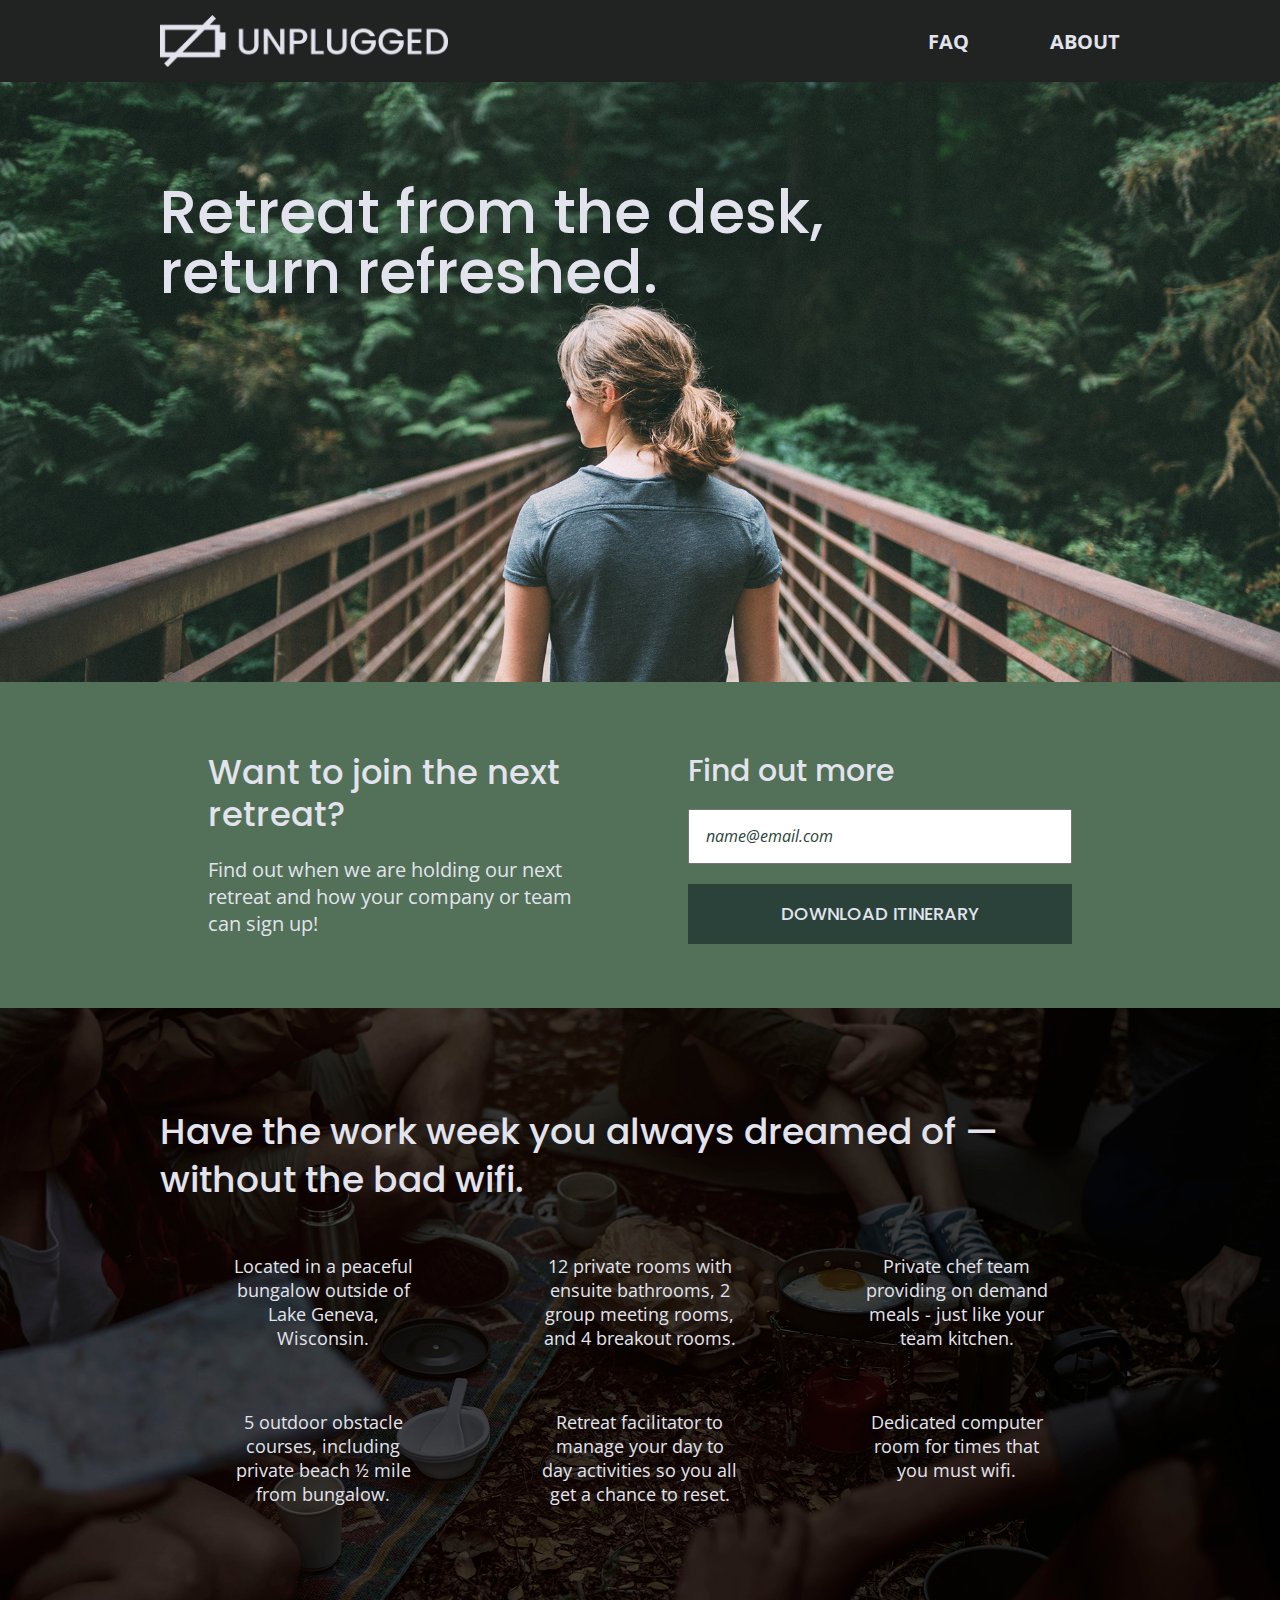
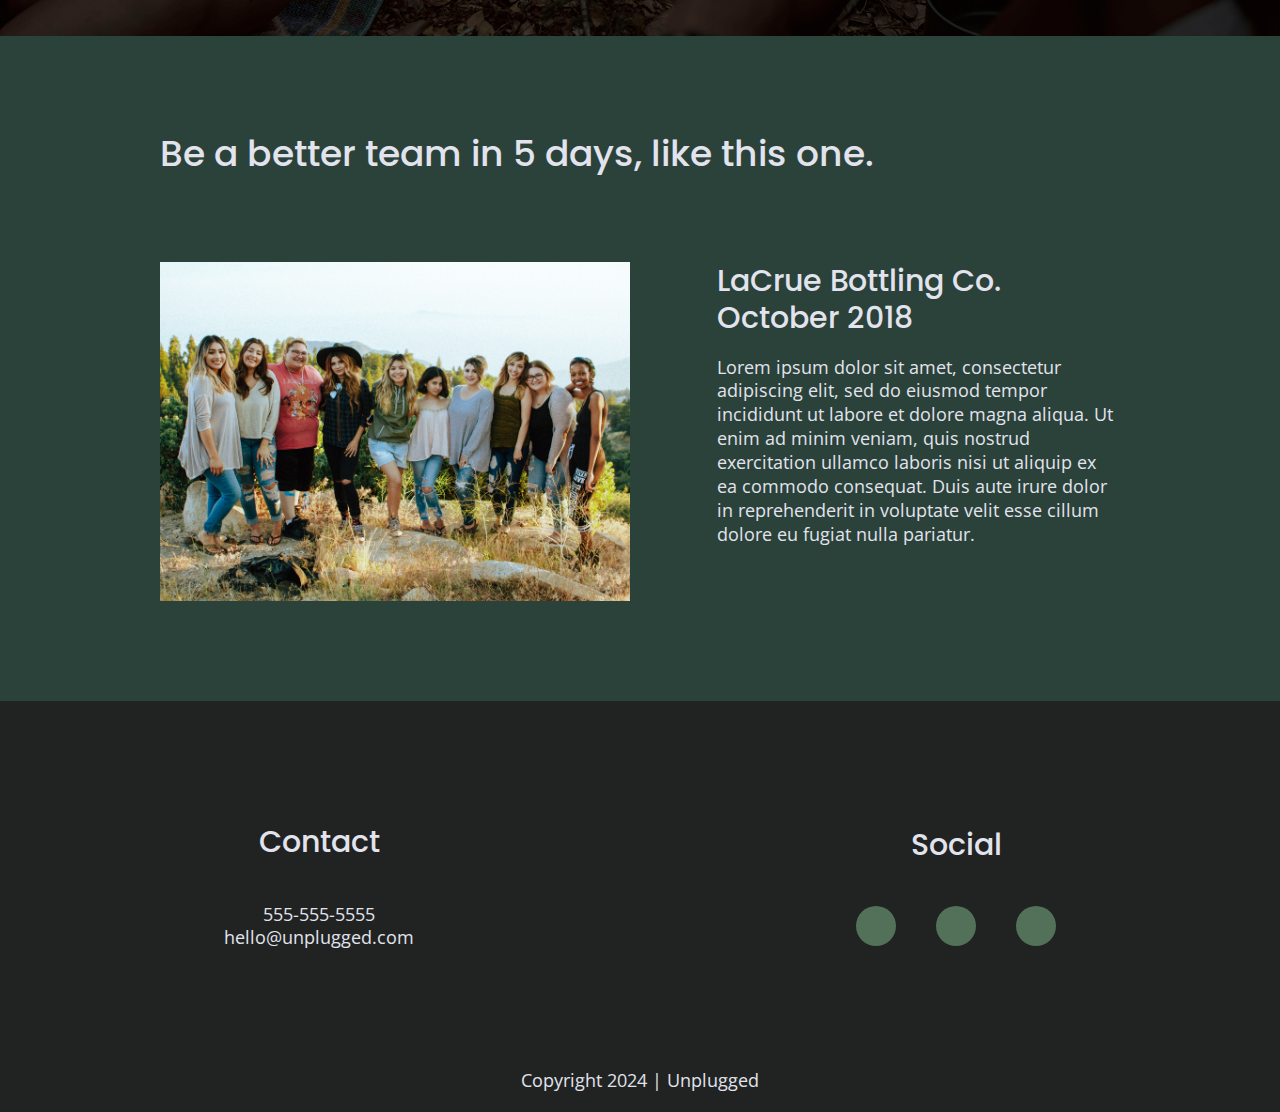
==== commit b4d7925c: "Add social icons" ====
--- a/index.html
+++ b/index.html
@@ -1,192 +1,226 @@
-<!doctype html>
+<!DOCTYPE html>
 <html class="no-js" lang="en">
-
-<head>
-  <meta charset="utf-8">
-  <title>Unplugged Retreat</title>
-  <meta name="description" content="">
-  <meta name="viewport" content="width=device-width, initial-scale=1">
-
-  <meta property="og:title" content="">
-  <meta property="og:type" content="">
-  <meta property="og:url" content="">
-  <meta property="og:image" content="">
-
-  <link rel="manifest" href="site.webmanifest">
-  <link rel="apple-touch-icon" href="icon.png">
-  <!-- Place favicon.ico in the root directory -->
-  <!-- Place Fonts Here -->
-  <link href="https://fonts.googleapis.com/css?family=Open+Sans:400,700|Poppins:500,700" rel="stylesheet">
-  <link rel="stylesheet" href="css/normalize.css">
-  <link rel="stylesheet" href="css/main.css">
-
-  <meta name="theme-color" content="#fafafa">
-</head>
-
-<body>
-
-  <!-- Add your site or application content here -->
-  <header>
-    <div class="content-wrapper">
-      <figure>
-        <a href="#">
-          <img src="img/unpluggedlogo.png" alt="unplugged logo">
-        </a>
-      </figure>
-      <div class="header-divider"></div>
-      <nav>
-        <ul>
-          <li><a href="faq/index.html">FAQ</a></li>
-          <li><a href="about/index.html">About</a></li>
-        </ul>
-      </nav>
-    </div>
-  </header>
-
-  <main>
-
-    <section class="hero-area">
+  <head>
+    <meta charset="utf-8" />
+    <title>Unplugged Retreat</title>
+    <meta name="description" content="" />
+    <meta name="viewport" content="width=device-width, initial-scale=1" />
+
+    <meta property="og:title" content="" />
+    <meta property="og:type" content="" />
+    <meta property="og:url" content="" />
+    <meta property="og:image" content="" />
+
+    <link rel="manifest" href="site.webmanifest" />
+    <link rel="apple-touch-icon" href="icon.png" />
+    <!-- Place favicon.ico in the root directory -->
+    <!-- Place Fonts Here -->
+    <link
+      href="https://fonts.googleapis.com/css?family=Open+Sans:400,700|Poppins:500,700"
+      rel="stylesheet"/>
+       <!-- FontAwesome CDN version 5.5 -->
+    <link
+    rel="stylesheet"
+    href="https://use.fontawesome.com/releases/v5.5.0/css/all.css"
+    integrity="sha384-B4dIYHKNBt8Bc12p+WXckhzcICo0wtJAoU8YZTY5qE0Id1GSseTk6S+L3BlXeVIU"
+    crossorigin="anonymous"/>
+    <link rel="stylesheet" href="css/normalize.css" />
+    <link rel="stylesheet" href="css/main.css" />
+
+    <meta name="theme-color" content="#fafafa" />
+  </head>
+
+  <body>
+    <!-- Add your site or application content here -->
+    <header>
       <div class="content-wrapper">
-        <h1>Retreat from the desk, return refreshed.</h1>
+        <figure>
+          <a href="#">
+            <img src="img/unpluggedlogo.png" alt="unplugged logo" />
+          </a>
+        </figure>
+        <div class="header-divider"></div>
+        <nav>
+          <ul>
+            <li><a href="faq/index.html">FAQ</a></li>
+            <li><a href="about/index.html">About</a></li>
+          </ul>
+        </nav>
       </div>
-    </section>
-
-    <aside>
+    </header>
+
+    <main>
+      <section class="hero-area">
+        <div class="content-wrapper">
+          <h1>Retreat from the desk, return refreshed.</h1>
+        </div>
+      </section>
+
+      <aside>
+        <div class="content-wrapper">
+          <div class="form-description">
+            <h3>Want to join the next retreat?</h3>
+            <p>
+              Find out when we are holding our next retreat and how your company
+              or team can sign up!
+            </p>
+          </div>
+          <div class="form">
+            <h3>Find out more</h3>
+            <input type="text" name="name" value="name@email.com" />
+            <input type="button" value="Download Itinerary" />
+          </div>
+        </div>
+        <!-- aside content wrapper ends -->
+      </aside>
+
+      <section class="features">
+        <div class="content-wrapper">
+          <h2>
+            Have the work week you always dreamed of — without the bad wifi.
+          </h2>
+          <div class="features-items">
+            <article>
+              <p class="fontawesome-icon">
+                <i class="fas fa-campground"></i>
+              </p>
+              <p class="features-item-description">
+                Located in a peaceful bungalow outside of Lake Geneva,
+                Wisconsin.
+              </p>
+            </article>
+            <article>
+              <p class="fontawesome-icon">
+                <i class="fas fa-bed"></i>
+              </p>
+              <p class="features-item-description">
+                12 private rooms with ensuite bathrooms, 2 group meeting rooms,
+                and 4 breakout rooms.
+              </p>
+            </article>
+            <article>
+              <p class="fontawesome-icon">
+                <i class="fas fa-utensils"></i>
+              </p>
+              <p class="features-item-description">
+                Private chef team providing on demand meals - just like your
+                team kitchen.
+              </p>
+            </article>
+            <article>
+              <p class="fontawesome-icon">
+                <i class="fas fa-shoe-prints"></i>
+              </p>
+              <p class="features-item-description">
+                5 outdoor obstacle courses, including private beach ½ mile from
+                bungalow.
+              </p>
+            </article>
+            <article>
+              <p class="fontawesome-icon">
+                <i class="fas fa-smile"></i>
+              </p>
+              <p class="features-item-description">
+                Retreat facilitator to manage your day to day activities so you
+                all get a chance to reset.
+              </p>
+            </article>
+            <article>
+              <p class="fontawesome-icon">
+                <i class="fas fa-wifi"></i>
+              </p>
+              <p class="features-item-description">
+                Dedicated computer room for times that you must wifi.
+              </p>
+            </article>
+          </div>
+        </div>
+      </section>
+
+      <section class="reviews">
+        <div class="content-wrapper">
+          <h2>Be a better team in 5 days, like this one.</h2>
+          <article>
+            <figure>
+              <img
+                src="img/unplugged-retreat-lacrue.jpg"
+                alt="Group of people at an outdoor retreat"
+              />
+            </figure>
+            <div>
+              <h3>LaCrue Bottling Co. October 2018</h3>
+              <p>
+                Lorem ipsum dolor sit amet, consectetur adipiscing elit, sed do
+                eiusmod tempor incididunt ut labore et dolore magna aliqua. Ut
+                enim ad minim veniam, quis nostrud exercitation ullamco laboris
+                nisi ut aliquip ex ea commodo consequat. Duis aute irure dolor
+                in reprehenderit in voluptate velit esse cillum dolore eu fugiat
+                nulla pariatur.
+              </p>
+            </div>
+          </article>
+        </div>
+      </section>
+    </main>
+    <!-- main wrapper -->
+
+    <footer>
       <div class="content-wrapper">
-        <div class="form-description">
-          <h3>Want to join the next retreat?</h3>
-          <p>
-            Find out when we are holding our next retreat and how your company or team can sign up!
-          </p>
-        </div>
-        <div class="form">
-          <h3>Find out more</h3>
-          <input type="text" name="name" value="name@email.com">
-          <input type="button" value="Download Itinerary">
-        </div>
+        <div class="footer-content">
+          <div class="contact">
+            <h4>Contact</h4>
+            <address>
+              <p>
+                555-555-5555<br />
+                hello@unplugged.com
+              </p>
+            </address>
+          </div>
+          <div class="social">
+            <h4>Social</h4>
+            <div class="social-icons">
+              <p>
+                <a href="https://www.facebook.com/" target="_blank">
+                  <i class="fab fa-facebook-f"></i>
+                </a>
+              </p>
+              <p>
+                <a href="https://twitter.com/" target="_blank">
+                  <i class="fab fa-twitter"></i>
+                </a>
+              </p>
+              <p>
+                <a href="https://www.instagram.com/" target="_blank">
+                  <i class="fab fa-instagram"></i>
+                </a>
+              </p>
+            </div>
+          </div>
+        </div>
+        <!-- footer content ends -->
       </div>
-      <!-- aside content wrapper ends -->
-    </aside>
-
-    <section class="features">
-      <div class="content-wrapper">
-        <h2>Have the work week you always dreamed of — without the bad wifi.</h2>
-        <div class="features-items">
-          <article>
-            <p class="fontawesome-icon">
-            </p>
-            <p class="features-item-description">
-              Located in a peaceful bungalow outside of Lake Geneva, Wisconsin.
-            </p>
-          </article>
-          <article>
-            <p class="fontawesome-icon">
-            </p>
-            <p class="features-item-description">
-              12 private rooms with ensuite bathrooms, 2 group meeting rooms, and 4 breakout rooms.
-            </p>
-          </article>
-          <article>
-            <p class="fontawesome-icon">
-            </p>
-            <p class="features-item-description">
-              Private chef team providing on demand meals - just like your team kitchen.
-            </p>
-          </article>
-          <article>
-            <p class="fontawesome-icon">
-            </p>
-            <p class="features-item-description">
-              5 outdoor obstacle courses, including private beach ½ mile from bungalow.
-            </p>
-          </article>
-          <article>
-            <p class="fontawesome-icon">
-            </p>
-            <p class="features-item-description">
-              Retreat facilitator to manage your day to day activities so you all get a chance to reset.
-            </p>
-          </article>
-          <article>
-            <p class="fontawesome-icon">
-            </p>
-            <p class="features-item-description">
-              Dedicated computer room for times that you must wifi.
-            </p>
-          </article>
-        </div>
+      <!--footer content-wrapper ends-->
+      <div class="copyright">
+        <p>Copyright 2024 | Unplugged</p>
       </div>
-    </section>
-
-    <section class="reviews">
-      <div class="content-wrapper">
-        <h2>Be a better team in 5 days, like this one.</h2>
-        <article>
-          <figure>
-            <img src="img/unplugged-retreat-lacrue.jpg" alt="Group of people at an outdoor retreat">
-          </figure>
-          <div>
-            <h3>LaCrue Bottling Co. October 2018</h3>
-            <p>
-              Lorem ipsum dolor sit amet, consectetur adipiscing elit, sed do eiusmod tempor incididunt ut labore et
-              dolore magna aliqua. Ut enim ad minim veniam, quis nostrud exercitation ullamco laboris nisi ut aliquip ex
-              ea commodo consequat. Duis aute irure dolor
-              in reprehenderit in voluptate velit esse cillum dolore eu fugiat nulla pariatur.
-            </p>
-          </div>
-        </article>
-      </div>
-    </section>
-
-  </main>
-  <!-- main wrapper -->
-
-  <footer>
-    <div class="content-wrapper">
-      <div class="footer-content">
-        <div class="contact">
-          <h4>Contact</h4>
-          <address>
-            <p>
-              555-555-5555<br>
-              hello@unplugged.com
-            </p>
-          </address>
-        </div>
-        <div class="social">
-          <h4>Social</h4>
-          <div class="social-icons">
-            <p>
-              <a href="https://www.facebook.com/" target="_blank"></a>
-            </p>
-            <p>
-              <a href="https://twitter.com/" target="_blank"></a>
-            </p>
-            <p>
-              <a href="https://www.instagram.com/" target="_blank"></a>
-            </p>
-          </div>
-        </div>
-      </div>
-      <!-- footer content ends -->
-    </div>
-    <!--footer content-wrapper ends-->
-    <div class="copyright">
-      <p>Copyright 2024 | Unplugged</p>
-    </div>
-  </footer>
-
-
-  <script src="js/vendor/modernizr-3.11.2.min.js"></script>
-  <script src="js/plugins.js"></script>
-  <script src="js/main.js"></script>
-
-  <!-- Google Analytics: change UA-XXXXX-Y to be your site's ID. -->
-  <script>
-    window.ga = function () { ga.q.push(arguments) }; ga.q = []; ga.l = +new Date;
-    ga('create', 'UA-XXXXX-Y', 'auto'); ga('set', 'anonymizeIp', true); ga('set', 'transport', 'beacon'); ga('send', 'pageview')
-  </script>
-  <script src="https://www.google-analytics.com/analytics.js" async></script>
-</body>
-
+    </footer>
+
+    <script src="js/vendor/modernizr-3.11.2.min.js"></script>
+    <script src="js/plugins.js"></script>
+    <script src="js/main.js"></script>
+
+    <!-- Google Analytics: change UA-XXXXX-Y to be your site's ID. -->
+    <script>
+      window.ga = function () {
+        ga.q.push(arguments);
+      };
+      ga.q = [];
+      ga.l = +new Date();
+      ga("create", "UA-XXXXX-Y", "auto");
+      ga("set", "anonymizeIp", true);
+      ga("set", "transport", "beacon");
+      ga("send", "pageview");
+    </script>
+    <script src="https://www.google-analytics.com/analytics.js" async></script>
+  </body>
 </html>
--- a/css/main.css
+++ b/css/main.css
@@ -116,13 +116,14 @@
   font-family: "Poppins", sans-serif;
   font-size: 1.875em;
   font-weight: 500;
+  margin: 0;
 }
 
 h3,
 h4 {
   font-family: "Poppins", sans-serif;
   font-size: 1.125em;
-  margin: 20px 0;
+  margin: 20px 0; 
   font-weight: 500;
 }
 
@@ -179,7 +180,7 @@
 header nav {
   width: 60%;
   text-transform: uppercase;
-  font-weight: bold;
+  font-weight: 700;
   font-size: 1.125em;
 }
 
@@ -223,6 +224,14 @@
   display: flex;
   justify-content: center;
   align-items: center;
+  background-color: #527158;
+  border-radius: 50%;
+  width: 40px;
+  height: 40px;
+}
+
+footer .social-icons p i {
+  font-size: 1.3215em;
 }
 
 footer .copyright {
@@ -308,6 +317,11 @@
   flex-flow: row wrap;
 }
 
+.features i {
+  font-size: 3.75em;
+  margin-bottom: 40px;
+}
+
 .features p {
   margin: 0;
   text-align: center;
@@ -337,6 +351,22 @@
   display: flex;
   justify-content: center;
   background-color: #527158;
+}
+
+.map figure {
+  width: 100%;
+  height: 0;
+  padding-bottom: 125%;
+  overflow: hidden;
+  position: relative;
+}
+
+.map iframe {
+  width: 100%;
+  height: 100%;
+  position: absolute;
+  top: 0;
+  left: 0;
 }
 
 .contact-section {
@@ -554,6 +584,10 @@
     width: 62%;
   }
 
+  .features i {
+    margin-bottom: 30px;
+  }
+
   /* Reviews */
   .reviews article {
     display: flex;
@@ -599,6 +633,11 @@
     line-height: 1.285;
   }
 
+  footer .social-icons {
+    width: 12.5em;
+    justify-content: space-between;
+  }
+
   footer .copyright {
     width: 100%;
   }
@@ -618,6 +657,10 @@
     width: 45%;
   }
 
+  .map figure {
+    padding-bottom: 45.5%;
+  }
+
   .contact-section .content-wrapper h2 {
     width: 80%;
   }
@@ -692,7 +735,7 @@
 
   aside .content-wrapper .form-description,
   aside .content-wrapper .form {
-    width: 30%;
+    width: 40%;
   }
 
   .form-description {
@@ -722,6 +765,10 @@
   }
 
   /* About Page */
+  .map figure {
+    padding-bottom: 37.5%;
+  }
+
   .mission h2,
   .contact-section .content-wrapper h2 {
     width: 95%;
